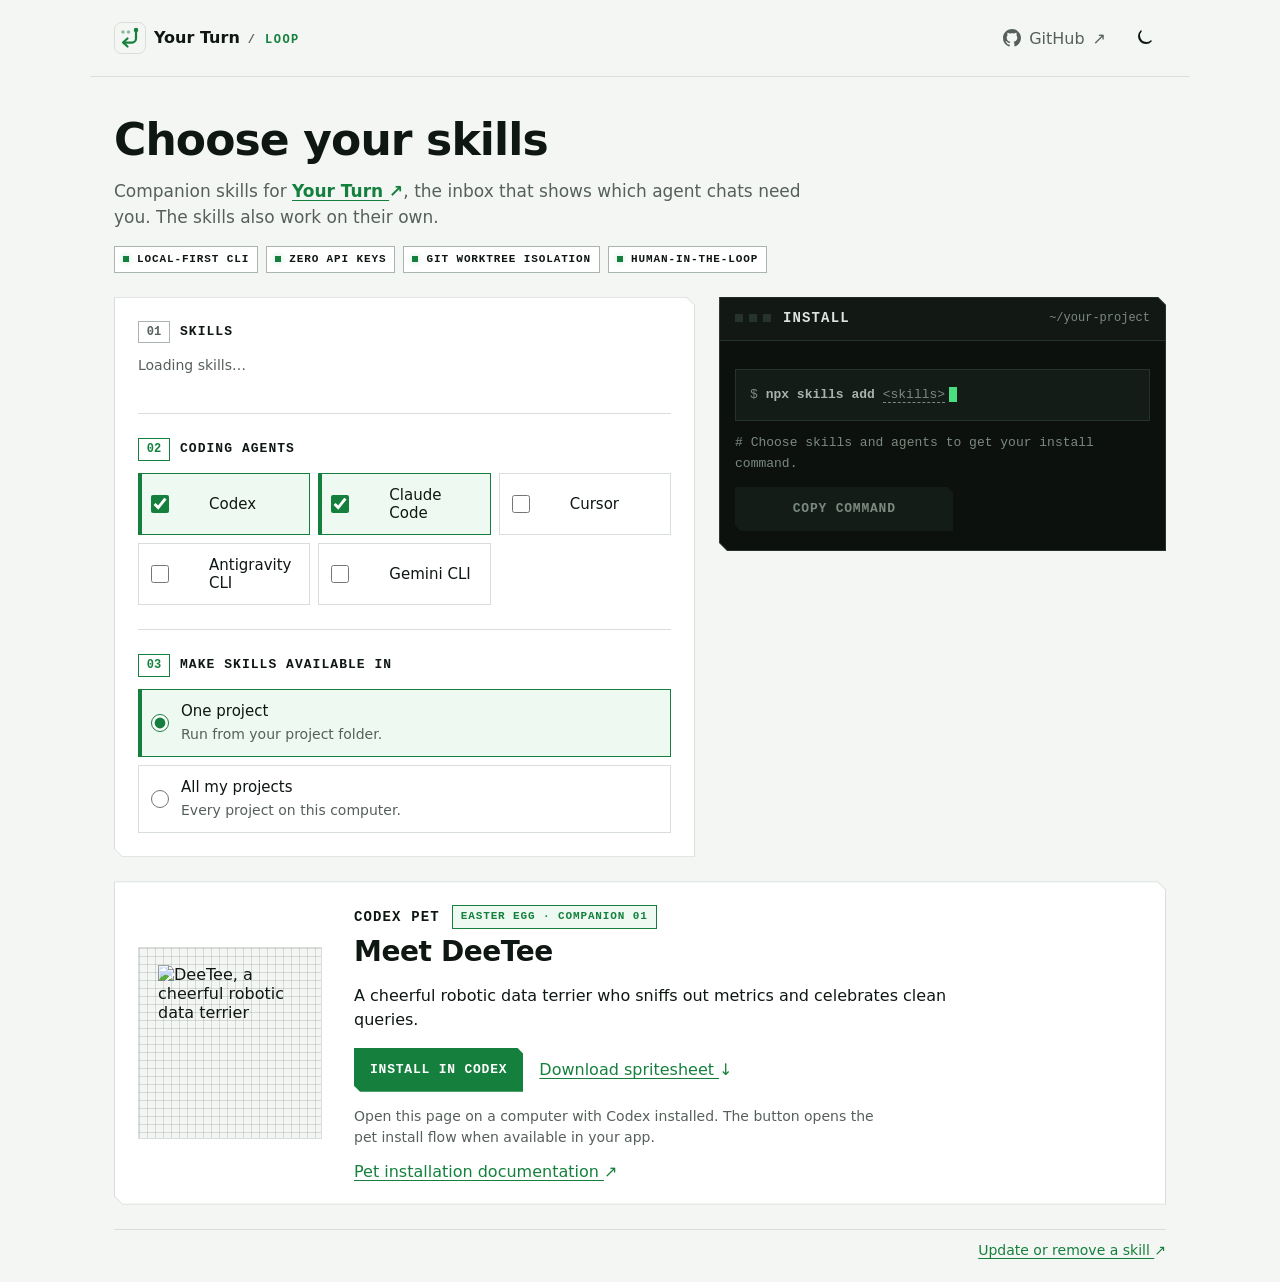
==== site/index.html @ f2039ee2 "fix(site): make Your turn the full-width return row of the bundle loop Five stages in a four-column " ====
<!doctype html>
<html lang="en">
<meta charset="utf-8">
<meta name="viewport" content="width=device-width,initial-scale=1">
<meta name="color-scheme" content="light dark">
<meta name="description" content="Install a handoff protocol for working across AI coding agents and meet DeeTee, a custom Codex pet.">
<title>Choose your skills · Your Turn Loop</title>
<script>try{document.documentElement.dataset.theme=localStorage.getItem('theme')||(matchMedia('(prefers-color-scheme: dark)').matches?'dark':'light')}catch{document.documentElement.dataset.theme='light'}</script>
<link rel="icon" href="icon.svg" type="image/svg+xml">
<link rel="stylesheet" href="style.css?v=loop-row-1">
<script type="module" src="theme.mjs?v=1"></script>
<script type="module" src="install.mjs?v=polish-1"></script>
<body>
<!-- GitHub mark from Primer Octicons; license in third-party/primer-octicons-MIT.txt. -->
<header>
  <a class="brand" href="https://martin-gomola.github.io/your-turn/" aria-label="Your Turn">
    <svg class="brand-icon" viewBox="0 0 64 64" aria-hidden="true"><rect class="brand-icon__tile" x="1" y="1" width="62" height="62" rx="14"/><g class="brand-icon__queue"><circle cx="18" cy="20" r="3.5"/><circle cx="29" cy="20" r="3.5"/></g><path class="brand-icon__route" d="M44 16v17c0 4.418-3.582 8-8 8H20"/><path class="brand-icon__route" d="m27 33-9 8 9 8"/><circle class="brand-icon__active" cx="44" cy="16" r="4.5"/></svg>
    <span class="brand-name"><span>Your Turn</span><span class="brand-suffix"><span aria-hidden="true">/ </span>Loop</span></span>
  </a>
  <a class="repo" href="https://github.com/martin-gomola/your-turn-loop" aria-label="Your Turn Loop on GitHub"><svg class="github-mark" viewBox="0 0 16 16" aria-hidden="true"><path d="M6.766 11.328c-2.063-.25-3.516-1.734-3.516-3.656 0-.781.281-1.625.75-2.188-.203-.515-.172-1.609.063-2.062.625-.078 1.468.25 1.968.703.594-.187 1.219-.281 1.985-.281.765 0 1.39.094 1.953.265.484-.437 1.344-.765 1.969-.687.218.422.25 1.515.046 2.047.5.593.766 1.39.766 2.203 0 1.922-1.453 3.375-3.547 3.64.531.344.89 1.094.89 1.954v1.625c0 .468.391.734.86.547C13.781 14.359 16 11.53 16 8.03 16 3.61 12.406 0 7.984 0 3.563 0 0 3.61 0 8.031a7.88 7.88 0 0 0 5.172 7.422c.422.156.828-.125.828-.547v-1.25c-.219.094-.5.156-.75.156-1.031 0-1.64-.562-2.078-1.609-.172-.422-.36-.672-.719-.719-.187-.015-.25-.093-.25-.187 0-.188.313-.328.625-.328.453 0 .844.281 1.25.86.313.452.64.655 1.031.655s.641-.14 1-.5c.266-.265.47-.5.657-.656"/></svg><span>GitHub</span><span aria-hidden="true">↗</span></a>
  <button id="theme-toggle" class="theme-toggle" type="button" aria-label="Switch to dark theme" title="Switch to dark theme"><svg aria-hidden="true" viewBox="0 0 24 24"><path d="M20.5 15.5A8.5 8.5 0 0 1 8.5 3.5a8.5 8.5 0 1 0 12 12Z"/></svg></button>
</header>
<main>
  <h1>Choose your skills</h1>
  <p class="companion">Companion skills for <a href="https://martin-gomola.github.io/your-turn/">Your Turn <span aria-hidden="true">↗</span></a>, the inbox that shows which agent chats need you. The skills also work on their own.</p>
  <ul class="trust" aria-label="What the loop runs on">
    <li>Local-first CLI</li><li>Zero API keys</li><li>Git worktree isolation</li><li>Human-in-the-loop</li>
  </ul>
  <section id="flow" class="flow hud-panel" aria-labelledby="flow-title" hidden>
    <img class="flow-art flow-art-light" src="flow/agent-loop.webp?v=6" alt="Four panels: you hand your notes to Claude, the orchestrator; Claude plans and delegates; Codex builds in its own worktree while Gemini reviews it; the result lands in your Your Turn inbox, and you start the next brief from the card that needs you." width="1600" height="600">
    <img class="flow-art flow-art-dark" src="flow/agent-loop-dark.webp?v=3" alt="Four panels: you hand your notes to Claude, the orchestrator; Claude plans and delegates; Codex builds in its own worktree while Gemini reviews it; the result lands in your Your Turn inbox, and you start the next brief from the card that needs you." width="1600" height="600" loading="lazy">
    <div class="flow-heading">
      <div>
        <p class="flow-kicker">Bundle</p>
        <h2 id="flow-title"></h2>
        <p id="flow-description"></p>
      </div>
      <div class="flow-cta">
        <span id="flow-armed" class="armed-meter"></span>
        <button id="flow-select" type="button" aria-pressed="false">Select bundle</button>
      </div>
    </div>
    <div class="flow-pipeline">
      <ol id="flow-steps" class="flow-steps"></ol>
    </div>
    <p class="flow-loop"><span aria-hidden="true">↺</span> Results that need you show up in the <a href="https://martin-gomola.github.io/your-turn/">Your Turn inbox</a>. You carry one back: paste its Outcome and Next step into what-to-ask for the next brief. No skill moves it for you.</p>
    <a class="flow-spec" href="spec.html">Read the handoff protocol spec <span aria-hidden="true">→</span></a>
  </section>
  <div class="workspace">
    <section class="choices hud-panel" aria-label="Setup">
      <fieldset class="field-group agent-fieldset">
        <legend class="field-label"><span class="field-step" aria-hidden="true">01</span><span>Skills</span></legend>
        <div id="skills" class="skill-options"><p class="field-help">Loading skills…</p></div>
      </fieldset>
      <fieldset class="field-group agent-fieldset">
        <legend class="field-label"><span class="field-step" aria-hidden="true">02</span><span>Coding agents</span></legend>
        <div class="agent-options agent-list">
          <label><input type="checkbox" name="agent" value="codex" checked><img class="agent-logo" src="icons/codex.svg" width="24" height="24" alt=""> <span>Codex</span></label>
          <label><input type="checkbox" name="agent" value="claude" checked><img class="agent-logo" src="icons/claude.svg" width="24" height="24" alt=""> <span>Claude Code</span></label>
          <label><input type="checkbox" name="agent" value="cursor"><img class="agent-logo" src="icons/cursor.svg" width="24" height="24" alt=""> <span>Cursor</span></label>
          <label><input type="checkbox" name="agent" value="antigravity"><img class="agent-logo" src="icons/antigravity.svg" width="24" height="24" alt=""> <span>Antigravity CLI</span></label>
          <label><input type="checkbox" name="agent" value="gemini"><img class="agent-logo" src="icons/gemini.svg" width="24" height="24" alt=""> <span>Gemini CLI</span></label>
        </div>
      </fieldset>
      <fieldset class="field-group agent-fieldset">
        <legend class="field-label"><span class="field-step" aria-hidden="true">03</span><span>Make skills available in</span></legend>
        <div class="agent-options scope-options">
          <label><input type="radio" name="scope" value="project" checked><span>One project<small>Run from your project folder.</small></span></label>
          <label><input type="radio" name="scope" value="global"><span>All my projects<small>Every project on this computer.</small></span></label>
        </div>
      </fieldset>
      <a id="your-turn-link" class="related" href="https://github.com/martin-gomola/your-turn#quick-start" hidden>Set up the Your Turn inbox <span aria-hidden="true">↗</span></a>
    </section>
    <section id="install-panel" class="result terminal hud-panel" data-state="empty" aria-labelledby="result-title">
      <div class="term-bar">
        <span class="term-dots" aria-hidden="true"><i></i><i></i><i></i></span>
        <h2 id="result-title">Install</h2>
        <span id="term-path" class="term-path" aria-hidden="true">~/your-project</span>
      </div>
      <div class="term-body">
        <p id="summary" class="term-badges"></p>
        <pre id="preview" aria-hidden="true"><span class="tok-cmd">npx skills add</span> <span class="tok-ph">&lt;skills&gt;</span><span class="cursor"></span></pre>
        <p id="where" role="status">Choose skills and agents to get your install command.</p>
        <button id="preview-load" class="term-pill" type="button" hidden>Load the full loop</button>
        <div id="install-content" hidden>
          <pre id="commands" tabindex="0" aria-label="Install command"></pre>
        </div>
        <div class="term-actions">
          <button id="copy" type="button" disabled>Copy command</button>
          <p id="status" role="status" aria-live="polite"></p>
        </div>
        <div id="install-help" hidden>
          <p class="field-help">Requires <a href="https://nodejs.org/en/download">Node.js 22.20+</a> and Git. Review the installer prompts, then start a new agent chat.</p>
          <details class="example-block"><summary>Try your skills in chat</summary><div id="examples"></div></details>
        </div>
      </div>
    </section>
  </div>
  <section class="pet-section hud-panel" aria-labelledby="pet-title">
    <div class="pet-frame"><img class="pet-preview" src="pets/deetee/preview.gif?v1" alt="DeeTee, a cheerful robotic data terrier" width="192" height="208" loading="lazy"></div>
    <div>
      <div class="pet-head"><p class="panel-title">Codex pet</p><span class="pet-tag">Easter egg · Companion 01</span></div>
      <h2 id="pet-title">Meet DeeTee</h2>
      <p>A cheerful robotic data terrier who sniffs out metrics and celebrates clean queries.</p>
      <div class="pet-actions">
        <a class="button-install" href="codex://pets/install?name=DeeTee&amp;imageUrl=https%3A%2F%2Fmartin-gomola.github.io%2Fyour-turn-loop%2Fpets%2Fdeetee%2Fspritesheet.webp&amp;description=A%20cheerful%20robotic%20data%20terrier%20who%20sniffs%20out%20metrics%20and%20celebrates%20clean%20queries.&amp;spriteVersionNumber=2">Install in Codex</a>
        <a href="pets/deetee/spritesheet.webp" download="deetee-spritesheet.webp">Download spritesheet <span aria-hidden="true">↓</span></a>
      </div>
      <p class="pet-help">Open this page on a computer with Codex installed. The button opens the pet install flow when available in your app.</p>
      <a href="https://learn.chatgpt.com/docs/app/commands#pets">Pet installation documentation <span aria-hidden="true">↗</span></a>
    </div>
  </section>
  <footer class="app-footer"><a href="https://github.com/martin-gomola/your-turn-loop/blob/main/docs/install.md">Update or remove a skill <span aria-hidden="true">↗</span></a></footer>
</main>
</body></html>
---- site/style.css ----
/* Header, HUD bezel and label voice follow martin-gomola/your-turn site/style.css. The telemetry
   palette, pipeline and terminal install panel are this site's own. */
:root {
  color-scheme: light;
  font-family: -apple-system, BlinkMacSystemFont, "Segoe UI", system-ui, sans-serif;
  color: var(--ink);
  background: var(--page);
  --page: #f4f6f4;
  --surface: #ffffff;
  --fill: #eceff0;
  --ink: #0f1712;
  --muted: #56605a;
  --line: #d8ded9;
  --line-strong: #aab5ad;
  --control-line: #818b98;
  --accent: #15803d;
  --accent-tint: rgba(22, 163, 74, .07);
  --glow: rgba(22, 163, 74, .3);
  --action-fill: #15803d;
  --action-hover: #166534;
  --on-action: #ffffff;
  --grid-dot: rgba(15, 23, 18, .13);
  /* The install panel is a terminal in both themes. */
  --term-bg: #0c110e;
  --term-bar: #121915;
  --term-surface: #141c17;
  --term-line: #26332c;
  --term-ink: #dbe5de;
  --term-muted: #7b8a81;
  --term-green: #4ade80;
  --term-cyan: #67e8f9;
  --term-amber: #fcd34d;
  --term-violet: #c4b5fd;
  --mono: ui-monospace, "SF Mono", Menlo, Consolas, monospace;
  --ease: cubic-bezier(.2, .7, .2, 1);
  /* The Deck's HUD frame: top-right and bottom-left corners chamfered. A clip-path also cuts a CSS
     border, so the 1px line is an even-odd ring drawn on ::before. */
  --hud-shape: polygon(0 0, calc(100% - 8px) 0, 100% 8px, 100% 100%, 8px 100%, 0 calc(100% - 8px));
  --hud-ring: polygon(evenodd,
    0 0, calc(100% - 8px) 0, 100% 8px, 100% 100%, 8px 100%, 0 calc(100% - 8px), 0 0,
    1px 1px, calc(100% - 8.41px) 1px, calc(100% - 1px) 8.41px, calc(100% - 1px) calc(100% - 1px),
    8.41px calc(100% - 1px), 1px calc(100% - 8.41px), 1px 1px);
  --hud-cut: polygon(0 0, calc(100% - 6px) 0, 100% 6px, 100% 100%, 6px 100%, 0 calc(100% - 6px));
}
:root[data-theme="dark"] {
  color-scheme: dark;
  --page: #0a0d0c; --surface: #111614; --fill: #172019;
  --ink: #e3eae5; --muted: #919d96; --line: #222b27; --line-strong: #3b4a43; --control-line: #858585;
  --accent: #22c55e; --accent-tint: rgba(34, 197, 94, .08); --glow: rgba(34, 197, 94, .5);
  --action-fill: #22c55e; --action-hover: #4ade80; --on-action: #03140a;
  --grid-dot: rgba(170, 220, 195, .1);
  --term-bg: #070a09; --term-bar: #0d1310; --term-surface: #0f1512; --term-line: #20302a;
}

* { box-sizing: border-box; }
body { margin: 0; background: var(--page); }
header, main { max-width: 1100px; margin: auto; padding-inline: 24px; }
header { display: flex; align-items: center; gap: 16px; padding-block: 16px; border-bottom: 1px solid var(--line); }
header a { display: inline-flex; align-items: center; gap: 8px; color: var(--ink); font-weight: 700; text-decoration: none; }
header .repo { margin-left: auto; font-weight: 400; color: var(--muted); }
header .repo:hover { color: var(--ink); }
.github-mark { width: 18px; height: 18px; flex: none; fill: currentColor; }
.brand-icon { width: 32px; height: 32px; flex: none; }
.brand-icon__tile { fill: var(--page); stroke: var(--line); stroke-width: 2; }
.brand-icon__queue { fill: var(--accent); opacity: .48; }
.brand-icon__route { fill: none; stroke: var(--accent); stroke-width: 4.5; stroke-linecap: round; stroke-linejoin: round; }
.brand-icon__active { fill: var(--accent); }
:root[data-theme="dark"] .brand-icon__queue { fill: var(--ink); opacity: .55; }
:root[data-theme="dark"] .brand-icon__route { stroke: var(--ink); }
/* The Deck's brand line (.deck-brand in your-turn app.css): name and mode share a baseline, a muted slash between. */
.brand-name { display: inline-flex; align-items: baseline; gap: 8px; white-space: nowrap; }
.brand-suffix { color: var(--accent); font: 600 12px/1.4 var(--mono); letter-spacing: .12em; text-transform: uppercase; }
.brand .brand-suffix > span { display: inline; color: var(--muted); }
a { color: var(--accent); text-underline-offset: 3px; text-decoration-thickness: 1px; }
/* Inline links nudge their arrow in the direction it points. */
a span[aria-hidden] { display: inline-block; transition: transform .18s var(--ease); }
a:hover span[aria-hidden] { transform: translateX(3px); }
code { font: .92em var(--mono); }
main { padding-block: 40px 24px; }
h1 { margin: 0 0 16px; font-size: clamp(30px, 4.4vw, 44px); line-height: 1.05; letter-spacing: -.02em; }
.companion { max-width: 64ch; margin: 0 0 16px; color: var(--muted); font-size: 17px; line-height: 1.5; }
.companion a { font-weight: 600; }
.trust { display: flex; flex-wrap: wrap; gap: 8px; margin: 0 0 24px; padding: 0; list-style: none; }
.trust li { display: inline-flex; align-items: center; gap: 8px; padding: 4px 8px; border: 1px solid var(--line-strong); background: var(--surface); color: var(--ink); font: 600 11px/1.5 var(--mono); letter-spacing: .08em; text-transform: uppercase; }
.trust li::before { content: ""; width: 6px; height: 6px; background: var(--accent); box-shadow: 0 0 6px var(--glow); }
.workspace { display: grid; grid-template-columns: minmax(0, 1fr); align-items: start; gap: 24px; }

/* Panels wear the Deck bezel instead of rounded boxes. */
.hud-panel { --hud-frame: var(--line); position: relative; min-width: 0; margin: 0; padding: 24px; border: 0; background: var(--surface); clip-path: var(--hud-shape); }
.hud-panel::before { content: ""; position: absolute; inset: 0; z-index: 2; background: var(--hud-frame); pointer-events: none; clip-path: var(--hud-ring); transition: background-color .25s; }
.result { display: flex; flex-direction: column; }
.result[data-state="ready"] { --hud-frame: var(--accent); }
.result-heading { display: flex; flex-wrap: wrap; align-items: center; justify-content: space-between; gap: 12px; }
.result-title { display: flex; align-items: center; gap: 10px; min-width: 0; }
.result-icon { display: grid; place-items: center; flex: none; width: 24px; height: 24px; color: var(--accent); }
.result-icon svg { width: 18px; height: 18px; }
/* Headings in the Deck's label voice: monospace caps. */
.result-title h2, .panel-title, .term-bar h2 { margin: 0; color: var(--ink); font: 700 14px/1.4 var(--mono); letter-spacing: .08em; text-transform: uppercase; }
.result-summary, .flow-kicker, .spec-badge, .detail-label { margin: 0; color: var(--accent); font: 600 12px/1.3 var(--mono); letter-spacing: .06em; text-transform: uppercase; }
.detail-label { display: block; color: var(--muted); }
#status { margin: 0; color: var(--accent); font-size: 14px; line-height: 1.5; }

/* Install terminal: dark in both themes, so the command reads as something you run. */
.terminal { --hud-frame: var(--term-line); padding: 0; background: var(--term-bg); color: var(--term-ink); }
.terminal[data-state="ready"] { --hud-frame: var(--term-green); }
.term-bar { display: flex; align-items: center; gap: 12px; padding: 12px 16px; border-bottom: 1px solid var(--term-line); background: var(--term-bar); }
.term-bar h2 { color: var(--term-ink); }
.term-dots { display: flex; gap: 6px; }
.term-dots i { width: 8px; height: 8px; background: var(--term-line); transition: background-color .25s; }
.terminal[data-state="ready"] .term-dots i:first-child { background: var(--term-green); box-shadow: 0 0 8px rgba(74, 222, 128, .6); }
.term-path { margin-left: auto; color: var(--term-muted); font: 12px/1 var(--mono); }
.term-body { display: grid; gap: 12px; padding: 16px 16px 20px; }
.term-badges { display: flex; flex-wrap: wrap; gap: 6px; margin: 0; }
.term-badges span { padding: 2px 8px; border: 1px solid var(--term-line); color: var(--term-muted); font: 600 11px/1.6 var(--mono); font-variant-numeric: tabular-nums; letter-spacing: .06em; text-transform: uppercase; transition: color .2s, border-color .2s, background-color .2s; }
.term-badges span[data-on] { border-color: rgba(74, 222, 128, .45); background: rgba(74, 222, 128, .07); color: var(--term-green); }
.terminal pre { max-width: 100%; margin: 0; padding: 14px; overflow-wrap: anywhere; border: 1px solid var(--term-line); background: var(--term-surface); color: var(--term-ink); font: 13px/1.7 var(--mono); white-space: pre-wrap; }
#commands::before, #preview::before { content: "$ "; color: var(--term-muted); }
#preview { color: var(--term-muted); }
#preview span:not(.tok-ph, .cursor) { opacity: .75; }
.tok-env, .tok-cont { color: var(--term-muted); }
.tok-cmd { color: var(--term-ink); font-weight: 700; }
.tok-repo { color: var(--term-violet); }
.tok-flag { color: var(--term-amber); }
.tok-skill { color: var(--term-green); }
.tok-agent { color: var(--term-cyan); }
.tok-ph { color: var(--term-muted); border-bottom: 1px dashed currentColor; }
.cursor { display: inline-block; width: .6em; height: 1.15em; margin-left: 4px; vertical-align: text-bottom; background: var(--term-green); animation: blink 1.1s steps(1) infinite; }
@keyframes blink { 50% { opacity: 0; } }
#where { margin: 0; color: var(--term-muted); font: 13px/1.6 var(--mono); }
#where::before { content: "# "; }
.term-actions { display: flex; flex-wrap: wrap; align-items: center; gap: 12px; }
.terminal #status { color: var(--term-green); font: 13px/1.5 var(--mono); }
/* min-width fits "✓ Copied to clipboard", so the label swap never resizes the button. */
.terminal #copy { min-width: 28ch; background: var(--term-green); color: #03140a; }
.terminal #copy:hover:enabled { background: #86efac; }
.terminal #copy[data-copied] { background: #86efac; animation: copied .6s var(--ease); }
@keyframes copied { from { background: #ecfdf5; } }
#commands::after { content: ""; display: inline-block; width: .6em; height: 1.15em; margin-left: 4px; vertical-align: text-bottom; background: var(--term-green); animation: blink 1.1s steps(1) infinite; }
/* Dark mode: lift the terminal off the near-black page with a faint emerald frame. */
:root[data-theme="dark"] .terminal:not([data-state="ready"]) { --hud-frame: rgba(74, 222, 128, .28); }
:root[data-theme="dark"] .terminal { --term-bg: #0b100d; }
.terminal #copy:disabled { background: var(--term-surface); color: var(--term-muted); }
button.term-pill { justify-self: start; min-height: 32px; padding: 4px 12px; background: rgba(74, 222, 128, .1); color: var(--term-green); box-shadow: inset 0 0 0 1px rgba(74, 222, 128, .45); font-size: 12px; }
button.term-pill::before { content: "▸ "; }
button.term-pill:hover:enabled { background: rgba(74, 222, 128, .2); }
.terminal .field-help { margin: 0; color: var(--term-muted); }
.terminal a { color: var(--term-green); }
.terminal :focus-visible { outline-color: var(--term-green); }
.terminal .example-block { margin-top: 12px; border-top-color: var(--term-line); }
.terminal .example-block summary { color: var(--term-ink); }
#examples pre { margin-top: 12px; }

/* Setup choices */
fieldset { min-width: 0; margin: 0; padding: 0; border: 0; }
.field-group + .field-group { margin-top: 24px; border-top: 1px solid var(--line); padding-top: 24px; }
.field-label { display: grid; grid-template-columns: 32px minmax(0, 1fr); align-items: center; gap: 10px; float: left; width: 100%; margin: 0 0 12px; padding: 0; color: var(--ink); font: 700 13px/1.4 var(--mono); letter-spacing: .08em; text-transform: uppercase; }
.field-label code { text-transform: none; letter-spacing: 0; }
.field-step { display: inline-grid; place-items: center; min-width: 28px; padding: 2px 4px; border: 1px solid var(--line-strong); color: var(--muted); font: 600 12px/1.4 var(--mono); font-variant-numeric: tabular-nums; letter-spacing: 0; transition: color .2s, border-color .2s; }
.field-group:has(:checked) .field-label .field-step { border-color: var(--accent); color: var(--accent); }
.field-help { clear: both; margin: 0 0 12px; color: var(--muted); font-size: 14px; line-height: 1.55; }
.skill-options, .agent-options { clear: both; display: grid; gap: 8px; }
.skill-options label, .agent-options label { display: flex; align-items: flex-start; gap: 12px; min-height: 48px; padding: 12px; border: 1px solid var(--line); border-radius: 0; background: var(--surface); cursor: pointer; font-size: 15px; transition: border-color .15s, background-color .15s, box-shadow .15s; }
.agent-options label { align-items: center; }
.skill-options label:hover, .agent-options label:hover { border-color: var(--line-strong); background: var(--fill); }
.skill-options label:has(:checked), .agent-options label:has(:checked) { border-color: var(--accent); background: var(--accent-tint); box-shadow: inset 3px 0 0 var(--accent); }
.skill-options label:focus-within, .agent-options label:focus-within { outline: 2px solid var(--accent); outline-offset: 2px; }
.skill-options input, .agent-options input { flex: none; width: 18px; height: 18px; margin: 1px 0 0; accent-color: var(--accent); cursor: inherit; }
.agent-options input { margin: 0; }
.skill-options strong { display: block; font: 600 14px/1.4 var(--mono); overflow-wrap: anywhere; }
.skill-options small, .scope-options small { display: block; margin-top: 4px; color: var(--muted); font-size: 14px; line-height: 1.45; }
.agent-logo { display: block; flex: none; width: 16px; height: 16px; object-fit: contain; }
:root[data-theme="dark"] .agent-logo { filter: invert(1); }
.related { display: block; margin: 24px 0 0; padding-top: 16px; border-top: 1px solid var(--line); font-size: 14px; line-height: 1.5; }
.example-block { margin-top: 20px; padding-top: 16px; border-top: 1px solid var(--line); }
.example-steps { margin: 16px 0 14px; padding-left: 22px; font-size: 15px; line-height: 1.5; }
.example-steps li + li { margin-top: 6px; }
.example-steps code { font-weight: 600; overflow-wrap: anywhere; }
.example-block summary { cursor: pointer; color: var(--ink); font: 700 13px/1.4 var(--mono); letter-spacing: .08em; text-transform: uppercase; }

/* Primary actions are solid blocks with the HUD chamfer (no border, so nothing for the clip to cut). */
button { min-height: 44px; padding: 8px 16px; border: 0; border-radius: 0; background: var(--action-fill); color: var(--on-action); font: 700 13px/1.2 var(--mono); letter-spacing: .06em; text-transform: uppercase; cursor: pointer; clip-path: var(--hud-cut); transition: background-color .15s, color .15s, box-shadow .15s, transform .1s; }
button:hover:enabled { background: var(--action-hover); }
button:active:enabled { transform: translateY(1px); }
button:disabled { background: var(--fill); color: var(--muted); cursor: not-allowed; }
.button-secondary { background: var(--fill); color: var(--accent); }
button.button-secondary:hover:enabled { background: var(--line); }
#flow-select[aria-pressed="true"] { background: var(--accent-tint); color: var(--accent); box-shadow: inset 0 0 0 1px var(--accent); }
#flow-select[aria-pressed="true"]::before { content: "✓ "; }
button.theme-toggle { display: grid; place-items: center; width: 44px; height: 44px; padding: 0; border: 0; background: transparent; color: var(--ink); clip-path: none; }
button.theme-toggle:hover:enabled { background: var(--fill); }
.theme-toggle svg { width: 20px; height: 20px; fill: none; stroke: currentColor; stroke-width: 1.7; stroke-linecap: round; stroke-linejoin: round; }
button:focus-visible, pre:focus-visible, a:focus-visible, summary:focus-visible { outline: 2px solid var(--accent); outline-offset: 2px; }
pre { max-width: 100%; margin: 12px 0 0; padding: 14px; overflow-wrap: anywhere; border: 1px solid var(--line); border-radius: 0; background: var(--fill); color: var(--ink); font: 13px/1.7 var(--mono); white-space: pre-wrap; }
.app-footer { display: flex; flex-wrap: wrap; justify-content: flex-end; gap: 20px; margin-top: 24px; padding-top: 12px; border-top: 1px solid var(--line); font-size: 14px; }
[hidden] { display: none !important; }

/* Cross-agent loop: the pipeline is a circuit the skill checkboxes arm. */
.flow { margin-bottom: 24px; }
.flow-art { display: block; width: calc(100% + 48px); height: auto; margin: -24px -24px 24px; border-bottom: 1px solid var(--line); }
.flow-art-dark, :root[data-theme="dark"] .flow-art-light { display: none; }
:root[data-theme="dark"] .flow-art-dark { display: block; }
.flow-heading { display: flex; flex-wrap: wrap; align-items: flex-end; justify-content: space-between; gap: 16px 24px; }
.flow h2 { margin: 8px 0; font-size: 26px; line-height: 1.15; letter-spacing: -.015em; }
#flow-description { max-width: 60ch; margin: 0; color: var(--muted); font-size: 15px; line-height: 1.5; }
.flow-cta { display: flex; flex-wrap: wrap; align-items: center; gap: 16px; }
.armed-meter { display: grid; gap: 6px; min-width: 112px; color: var(--muted); font: 600 11px/1.3 var(--mono); font-variant-numeric: tabular-nums; letter-spacing: .08em; text-transform: uppercase; }
.armed-meter::after { content: ""; height: 4px; background: linear-gradient(var(--accent), var(--accent)) 0 0 / calc(var(--p, 0) * 100%) 100% no-repeat, var(--line); transition: background-size .3s var(--ease); }
.flow[data-loop="closed"] .armed-meter { color: var(--accent); }
.flow-pipeline { margin-top: 24px; padding: 16px; border: 1px solid var(--line); background: radial-gradient(var(--grid-dot) 1px, transparent 1.5px) 0 0 / 16px 16px, var(--page); }
.flow-steps { display: grid; gap: 12px; margin: 0; padding: 0; list-style: none; }
.flow-steps li { position: relative; display: grid; align-content: start; gap: 4px; padding: 12px; border: 1px solid var(--line-strong); background: var(--surface); transition: border-color .25s, box-shadow .25s; }
.flow-steps li[data-state="armed"] { border-color: var(--accent); box-shadow: 0 0 18px -8px var(--glow); }
.step-head { display: flex; align-items: center; justify-content: space-between; gap: 8px; margin-bottom: 4px; }
.flow-steps li[data-state="armed"] .field-step { border-color: var(--accent); color: var(--accent); }
.step-state { display: inline-flex; align-items: center; gap: 6px; color: var(--muted); font: 600 11px/1.3 var(--mono); letter-spacing: .08em; text-transform: uppercase; }
.step-state::before { content: ""; width: 6px; height: 6px; background: var(--line-strong); transition: background-color .2s, box-shadow .2s; }
li[data-state="partial"] .step-state { color: var(--ink); }
li[data-state="partial"] .step-state::before { background: var(--accent); opacity: .5; }
li[data-state="armed"] .step-state { color: var(--accent); }
li[data-state="armed"] .step-state::before { background: var(--accent); box-shadow: 0 0 8px var(--glow); }
.flow-steps strong { font: 700 13px/1.4 var(--mono); letter-spacing: .08em; text-transform: uppercase; }
.flow-steps small { color: var(--muted); font-size: 14px; line-height: 1.5; }
.flow-chips { display: flex; flex-wrap: wrap; gap: 6px; margin-top: 8px; }
button.flow-chip { display: inline-flex; align-items: center; gap: 6px; min-height: 28px; padding: 2px 8px; background: var(--surface); color: var(--ink); box-shadow: inset 0 0 0 1px var(--line-strong); font: 13px/1.5 var(--mono); letter-spacing: 0; text-transform: none; clip-path: none; }
button.flow-chip::before { content: ""; width: 6px; height: 6px; background: var(--line-strong); transition: background-color .2s, box-shadow .2s; }
button.flow-chip:hover:enabled { background: var(--fill); box-shadow: inset 0 0 0 1px var(--accent); }
button.flow-chip[aria-pressed="true"] { background: var(--accent-tint); box-shadow: inset 0 0 0 1px var(--accent), 0 0 10px -3px var(--glow); }
button.flow-chip[aria-pressed="true"]::before { background: var(--accent); box-shadow: 0 0 6px var(--glow); }
.flow-loop { margin: 16px 0 0; color: var(--muted); font-size: 14px; line-height: 1.5; }
.flow-loop span { color: var(--accent); font-weight: 700; }
.flow-spec { display: inline-block; margin-top: 8px; font-size: 14px; }

/* Handoff protocol spec */
.spec { color: var(--ink); line-height: 1.6; }
.spec-section { margin-top: 24px; scroll-margin-top: 16px; }
.spec-section > .field-label { float: none; margin-bottom: 14px; }
.spec-section p, .spec-section li { max-width: 72ch; font-size: 15px; }
.spec-section > p:first-of-type { margin-top: 0; }
.spec-intro .spec-lead { margin: 10px 0 0; font-size: 17px; line-height: 1.55; }
.spec-example pre { margin-top: 16px; }
.spec-toc { margin-top: 16px; padding-top: 14px; border-top: 1px solid var(--line); color: var(--muted); font-size: 14px; }
.spec-note { color: var(--muted); font-size: 14px; }
.spec code { overflow-wrap: anywhere; }
.spec-fields { display: grid; gap: 12px; }
.spec-fields article { padding: 14px; border: 1px solid var(--line); }
.spec-fields h3 { display: flex; flex-wrap: wrap; align-items: baseline; gap: 8px; margin: 0 0 4px; font-size: 15px; }
.spec-fields p { margin: 6px 0 0; color: var(--muted); font-size: 14px; line-height: 1.5; }
.spec .detail-label { margin: 20px 0 0; }
.spec .detail-label + pre { margin-top: 8px; }
.spec-table { width: 100%; border-collapse: collapse; font-size: 15px; }
.spec-table th, .spec-table td { padding: 10px 12px 10px 0; border-bottom: 1px solid var(--line); text-align: left; vertical-align: top; }
.spec-table th { color: var(--muted); font: 700 12px/1.4 var(--mono); letter-spacing: .06em; text-transform: uppercase; }
.spec-table td:first-child { width: 7.5em; white-space: nowrap; }
.spec-table td:first-child code { overflow-wrap: normal; }
.spec-list { margin: 0; padding-left: 20px; }
.spec-list li + li { margin-top: 8px; }
.spec-footer { justify-content: space-between; }
.spec-adopt .result-heading { margin-bottom: 10px; }
.spec-adopt .result-heading .field-label { float: none; width: auto; margin: 0; }
#copy-status:empty { margin: 0; }

/* DeeTee: a collectible companion on a pixel grid. */
.pet-section { display: flex; align-items: center; gap: 32px; margin-top: 24px; }
.pet-frame { display: grid; place-items: center; flex: none; width: 184px; height: 192px; border: 1px solid var(--line); background: linear-gradient(var(--grid-dot) 1px, transparent 1px) 0 0 / 8px 8px, linear-gradient(90deg, var(--grid-dot) 1px, transparent 1px) 0 0 / 8px 8px, var(--page); }
.pet-preview { width: 144px; height: 156px; object-fit: contain; image-rendering: pixelated; }
.pet-head { display: flex; flex-wrap: wrap; align-items: center; gap: 12px; }
.pet-tag { padding: 2px 8px; border: 1px solid var(--accent); background: var(--accent-tint); color: var(--accent); font: 600 11px/1.6 var(--mono); letter-spacing: .08em; text-transform: uppercase; }
.pet-section .panel-title { padding: 0; }
.pet-section h2 { margin: 8px 0; font-size: 28px; line-height: 1.1; letter-spacing: -.015em; }
.pet-section p { max-width: 60ch; line-height: 1.5; }
.pet-actions { display: flex; flex-wrap: wrap; align-items: center; gap: 16px; }
.button-install { display: inline-flex; align-items: center; min-height: 44px; padding: 10px 16px; background: var(--action-fill); color: var(--on-action); font: 700 13px/1.2 var(--mono); letter-spacing: .06em; text-transform: uppercase; text-decoration: none; clip-path: var(--hud-cut); transition: background-color .15s; }
.button-install:hover { background: var(--action-hover); }
.pet-section .pet-help { color: var(--muted); font-size: 14px; }

@media (min-width: 768px) {
  .skill-options { grid-template-columns: repeat(2, minmax(0, 1fr)); }
  .flow-steps { grid-template-columns: repeat(2, minmax(0, 1fr)); }
  /* The human stage closes the loop, so it takes a whole row instead of orphaning in one column. */
  .flow-steps li:last-child { grid-column: 1 / -1; }
  .spec-fields { grid-template-columns: repeat(2, minmax(0, 1fr)); }
}
@media (max-width: 767px) {
  header, main { padding-inline: 16px; }
  main { padding-block: 24px 20px; }
  .hud-panel { padding: 16px; }
  .terminal { padding: 0; }
  .flow-art { width: calc(100% + 32px); margin: -16px -16px 16px; }
  .flow-pipeline { padding: 12px; }
  .pet-section { flex-direction: column; align-items: flex-start; gap: 16px; }
  header .repo span:not([aria-hidden]) { display: none; }
  .terminal #copy { flex: 1 1 100%; }
  /* Stacked stages read top to bottom, so the wire turns into a down arrow in the gap. */
  .flow-steps { gap: 24px; }
  .flow-steps li + li::before { content: "↓"; position: absolute; top: -21px; left: 50%; transform: translateX(-50%); color: var(--line-strong); font: 700 14px/18px var(--mono); }
  .flow-steps li[data-state="armed"] + li[data-state="armed"]::before { color: var(--accent); }
}
@media (min-width: 900px) {
  .workspace { grid-template-columns: minmax(0, 1.3fr) minmax(340px, 1fr); }
  /* The command and its Copy stay in view while the taller setup column scrolls. */
  .result { position: sticky; top: 24px; align-self: start; }
}
@media (min-width: 1024px) {
  .agent-list { grid-template-columns: repeat(3, minmax(0, 1fr)); }
  .flow-steps { grid-template-columns: repeat(4, minmax(0, 1fr)); row-gap: 24px; }
  /* Wires between stages; a stage's incoming wire lights up once it is armed. */
  .flow-steps li + li:not(:last-child)::before { content: ""; position: absolute; top: 50%; left: -13px; width: 12px; height: 1px; background: var(--line-strong); }
  .flow-steps li + li:not(:last-child)::after { content: ""; position: absolute; top: 50%; left: -6px; transform: translateY(-50%); border-block: 4px solid transparent; border-left: 5px solid var(--line-strong); }
  .flow-steps li[data-state="armed"] + li[data-state="armed"]:not(:last-child)::before { background: var(--accent); }
  .flow-steps li[data-state="armed"] + li[data-state="armed"]:not(:last-child)::after { border-left-color: var(--accent); }
  /* Results drop from Result into Your turn; the next brief climbs back into Plan. Arrows sit on column centres. */
  .flow-steps li:last-child::before, .flow-steps li:last-child::after { position: absolute; top: -21px; transform: translateX(-50%); color: var(--line-strong); font: 700 14px/18px var(--mono); transition: color .25s; }
  .flow-steps li:last-child::before { content: "↓"; left: calc((100% - 36px) * 7 / 8 + 36px); }
  .flow-steps li:last-child::after { content: "↑"; left: calc((100% - 36px) / 8); }
  .flow[data-loop="closed"] .flow-steps li:last-child::before, .flow[data-loop="closed"] .flow-steps li:last-child::after { color: var(--accent); }
}
@media (prefers-reduced-motion: reduce) {
  .pet-frame { display: none; }
  .cursor, #commands::after, .terminal #copy[data-copied] { animation: none; }
  *, *::before, *::after { transition: none !important; }
}
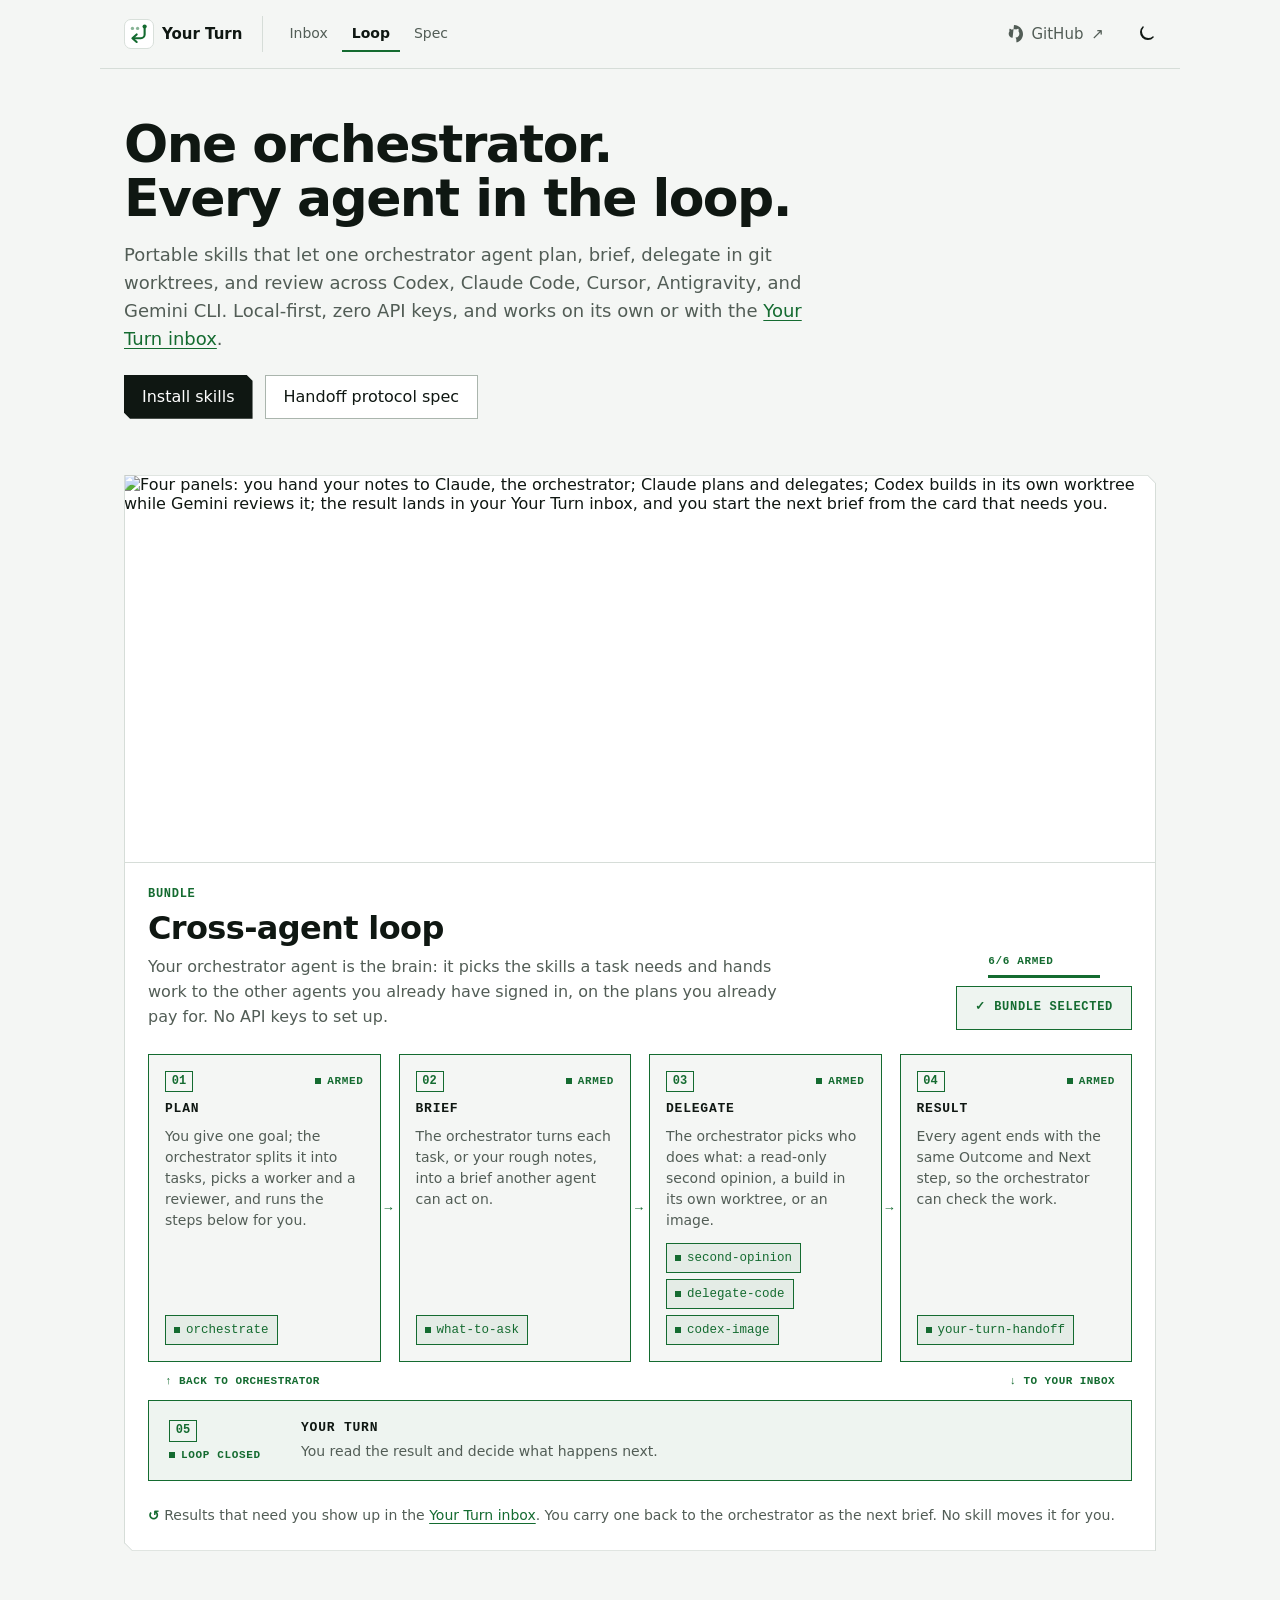
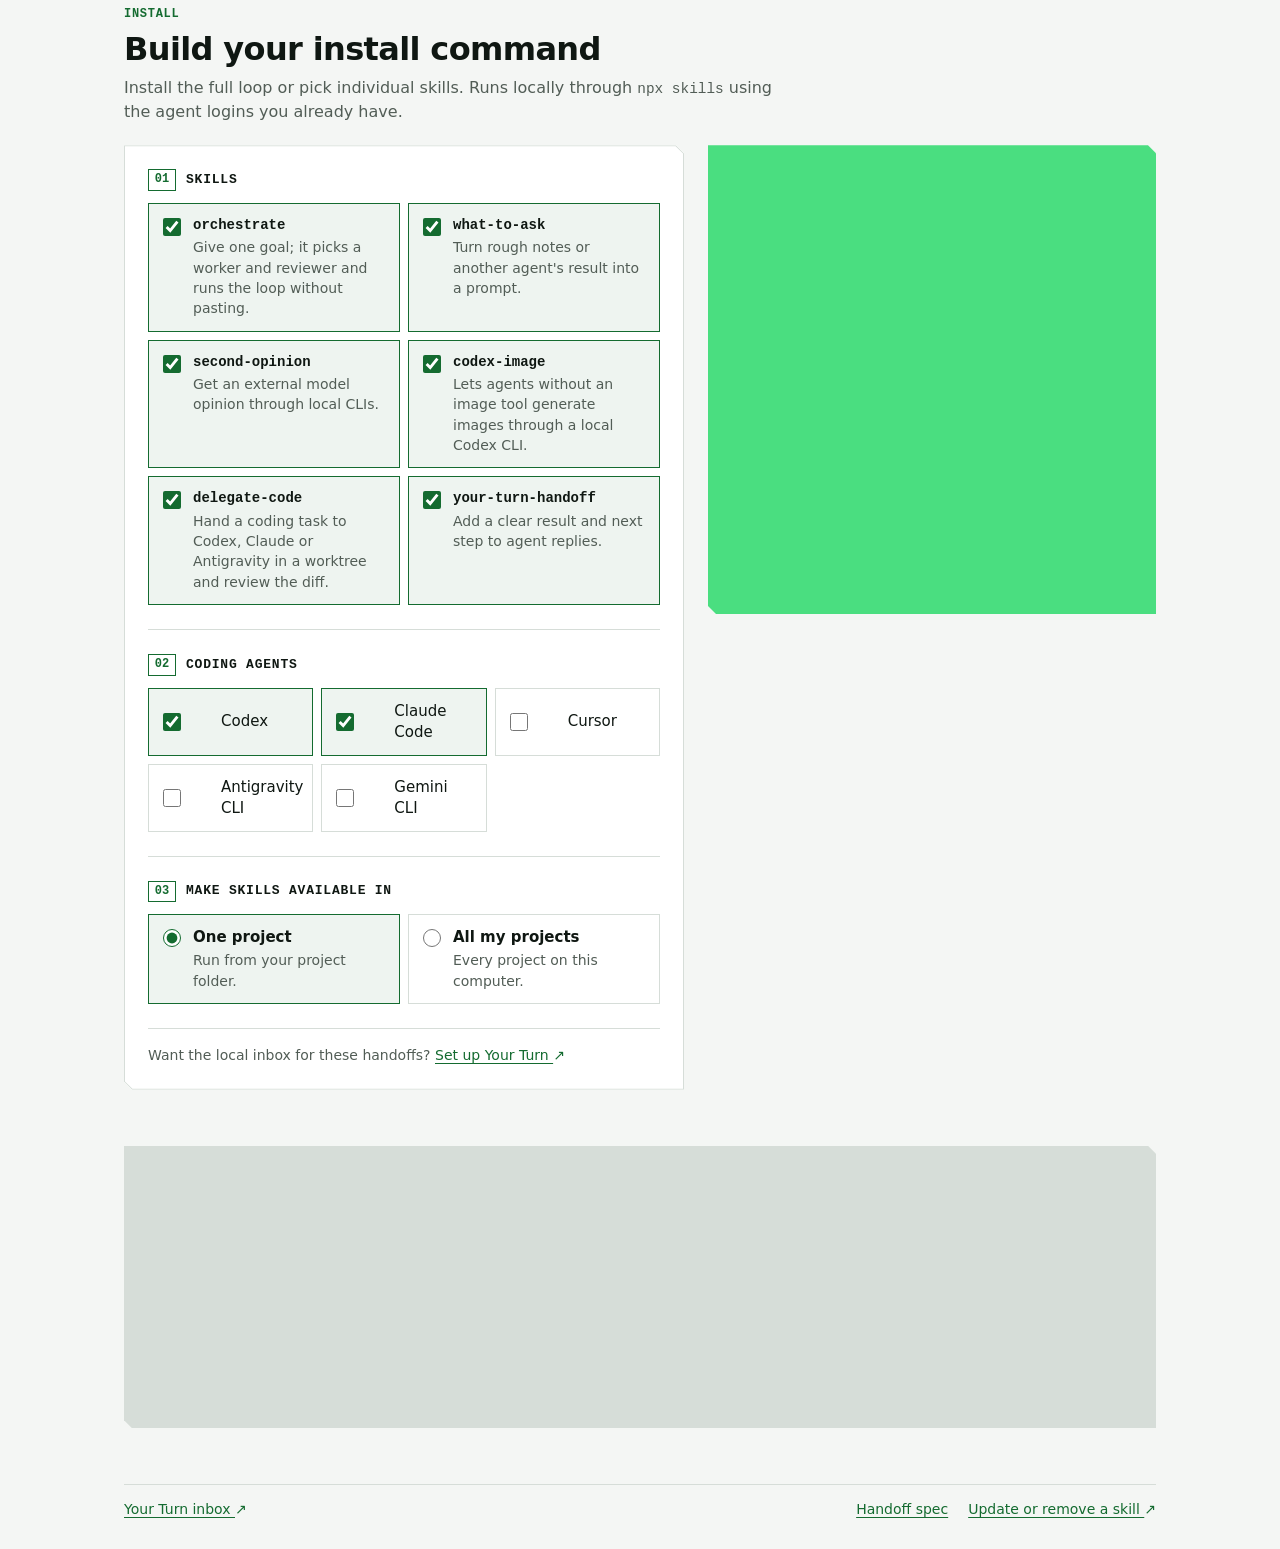
==== commit 4820e1c3: "feat(site): align product page and spec with unified sharp HUD layout" ====
--- a/site/index.html
+++ b/site/index.html
@@ -3,32 +3,41 @@
 <meta charset="utf-8">
 <meta name="viewport" content="width=device-width,initial-scale=1">
 <meta name="color-scheme" content="light dark">
-<meta name="description" content="Install a handoff protocol for working across AI coding agents and meet DeeTee, a custom Codex pet.">
-<title>Choose your skills · Your Turn Loop</title>
+<meta name="description" content="Portable cross-agent skills that let one orchestrator agent plan, brief, delegate, and review across Codex, Claude Code, Cursor, Antigravity, and Gemini CLI.">
+<title>Your Turn Loop · Cross-agent skills for your coding agents</title>
 <script>try{document.documentElement.dataset.theme=localStorage.getItem('theme')||(matchMedia('(prefers-color-scheme: dark)').matches?'dark':'light')}catch{document.documentElement.dataset.theme='light'}</script>
 <link rel="icon" href="icon.svg" type="image/svg+xml">
-<link rel="stylesheet" href="style.css?v=loop-row-1">
+<link rel="stylesheet" href="style.css?v=2">
 <script type="module" src="theme.mjs?v=1"></script>
-<script type="module" src="install.mjs?v=polish-1"></script>
+<script type="module" src="install.mjs?v=2"></script>
 <body>
 <!-- GitHub mark from Primer Octicons; license in third-party/primer-octicons-MIT.txt. -->
 <header>
   <a class="brand" href="https://martin-gomola.github.io/your-turn/" aria-label="Your Turn">
     <svg class="brand-icon" viewBox="0 0 64 64" aria-hidden="true"><rect class="brand-icon__tile" x="1" y="1" width="62" height="62" rx="14"/><g class="brand-icon__queue"><circle cx="18" cy="20" r="3.5"/><circle cx="29" cy="20" r="3.5"/></g><path class="brand-icon__route" d="M44 16v17c0 4.418-3.582 8-8 8H20"/><path class="brand-icon__route" d="m27 33-9 8 9 8"/><circle class="brand-icon__active" cx="44" cy="16" r="4.5"/></svg>
-    <span class="brand-name"><span>Your Turn</span><span class="brand-suffix"><span aria-hidden="true">/ </span>Loop</span></span>
+    <span>Your Turn</span>
   </a>
-  <a class="repo" href="https://github.com/martin-gomola/your-turn-loop" aria-label="Your Turn Loop on GitHub"><svg class="github-mark" viewBox="0 0 16 16" aria-hidden="true"><path d="M6.766 11.328c-2.063-.25-3.516-1.734-3.516-3.656 0-.781.281-1.625.75-2.188-.203-.515-.172-1.609.063-2.062.625-.078 1.468.25 1.968.703.594-.187 1.219-.281 1.985-.281.765 0 1.39.094 1.953.265.484-.437 1.344-.765 1.969-.687.218.422.25 1.515.046 2.047.5.593.766 1.39.766 2.203 0 1.922-1.453 3.375-3.547 3.64.531.344.89 1.094.89 1.954v1.625c0 .468.391.734.86.547C13.781 14.359 16 11.53 16 8.03 16 3.61 12.406 0 7.984 0 3.563 0 0 3.61 0 8.031a7.88 7.88 0 0 0 5.172 7.422c.422.156.828-.125.828-.547v-1.25c-.219.094-.5.156-.75.156-1.031 0-1.64-.562-2.078-1.609-.172-.422-.36-.672-.719-.719-.187-.015-.25-.093-.25-.187 0-.188.313-.328.625-.328.453 0 .844.281 1.25.86.313.452.64.655 1.031.655s.641-.14 1-.5c.266-.265.47-.5.657-.656"/></svg><span>GitHub</span><span aria-hidden="true">↗</span></a>
+  <nav class="site-nav" aria-label="Product parts">
+    <a href="https://martin-gomola.github.io/your-turn/">Inbox</a>
+    <a href="./" aria-current="page">Loop</a>
+    <a href="spec.html">Spec</a>
+  </nav>
+  <a class="repo" href="https://github.com/martin-gomola/your-turn-loop" aria-label="Your Turn Loop on GitHub"><svg class="github-mark" viewBox="0 0 16 16" aria-hidden="true"><path d="M6.766 11.328c-2.063-.25-3.516-1.734-3.516-3.656 0-.781.281-1.625.75-2.188-.203-.515-.172-1.609.063-2.062.625-.078 1.468.25 1.968.703.594-.187 1.219-.281 1.985-.281.765 0 1.39.094 1.953.265.484-.437 1.344-.765 1.969-.687.218.422.25 1.515.046 2.047.5.593.766 1.39.766 2.203 0 1.922-1.453 3.375-3.547 3.64.531.344.89 1.094.89 1.954v1.625c0 .468.391.734.86.547C13.781 14.359 16 11.53 16 8.03 16 3.61 12.406 0 7.984 0 3.563 0 3.61 0 8.031a7.88 7.88 0 0 0 5.172 7.422c.422.156.828-.125.828-.547v-1.25c-.219.094-.5.156-.75.156-1.031 0-1.64-.562-2.078-1.609-.172-.422-.36-.672-.719-.719-.187-.015-.25-.093-.25-.187 0-.188.313-.328.625-.328.453 0 .844.281 1.25.86.313.452.64.655 1.031.655s.641-.14 1-.5c.266-.265.47-.5.657-.656"/></svg><span>GitHub</span><span aria-hidden="true">↗</span></a>
   <button id="theme-toggle" class="theme-toggle" type="button" aria-label="Switch to dark theme" title="Switch to dark theme"><svg aria-hidden="true" viewBox="0 0 24 24"><path d="M20.5 15.5A8.5 8.5 0 0 1 8.5 3.5a8.5 8.5 0 1 0 12 12Z"/></svg></button>
 </header>
 <main>
-  <h1>Choose your skills</h1>
-  <p class="companion">Companion skills for <a href="https://martin-gomola.github.io/your-turn/">Your Turn <span aria-hidden="true">↗</span></a>, the inbox that shows which agent chats need you. The skills also work on their own.</p>
-  <ul class="trust" aria-label="What the loop runs on">
-    <li>Local-first CLI</li><li>Zero API keys</li><li>Git worktree isolation</li><li>Human-in-the-loop</li>
-  </ul>
+  <section class="hero">
+    <h1>One orchestrator.<br>Every agent in the loop.</h1>
+    <p class="lead">Portable skills that let one orchestrator agent plan, brief, delegate in git worktrees, and review across Codex, Claude Code, Cursor, Antigravity, and Gemini CLI. Local-first, zero API keys, and works on its own or with the <a href="https://martin-gomola.github.io/your-turn/">Your Turn inbox</a>.</p>
+    <div class="hero-actions">
+      <a class="button-primary" href="#install">Install skills</a>
+      <a class="button-secondary" href="spec.html">Handoff protocol spec</a>
+    </div>
+  </section>
+
   <section id="flow" class="flow hud-panel" aria-labelledby="flow-title" hidden>
     <img class="flow-art flow-art-light" src="flow/agent-loop.webp?v=6" alt="Four panels: you hand your notes to Claude, the orchestrator; Claude plans and delegates; Codex builds in its own worktree while Gemini reviews it; the result lands in your Your Turn inbox, and you start the next brief from the card that needs you." width="1600" height="600">
-    <img class="flow-art flow-art-dark" src="flow/agent-loop-dark.webp?v=3" alt="Four panels: you hand your notes to Claude, the orchestrator; Claude plans and delegates; Codex builds in its own worktree while Gemini reviews it; the result lands in your Your Turn inbox, and you start the next brief from the card that needs you." width="1600" height="600" loading="lazy">
+    <img class="flow-art flow-art-dark" src="flow/agent-loop-dark.webp?v=3" alt="Four panels: you hand your notes to Claude, the orchestrator; Claude plans and delegates; Codex builds in its own worktree while Gemini reviews it; the result lands in your Your Turn inbox, and you start the next brief from the card that needs you." width="1600" height="600">
     <div class="flow-heading">
       <div>
         <p class="flow-kicker">Bundle</p>
@@ -40,76 +49,92 @@
         <button id="flow-select" type="button" aria-pressed="false">Select bundle</button>
       </div>
     </div>
-    <div class="flow-pipeline">
-      <ol id="flow-steps" class="flow-steps"></ol>
+    <ol id="flow-steps" class="flow-steps"></ol>
+    <p class="flow-loop"><span aria-hidden="true">↺</span> Results that need you show up in the <a href="https://martin-gomola.github.io/your-turn/">Your Turn inbox</a>. You carry one back to the orchestrator as the next brief. No skill moves it for you.</p>
+  </section>
+
+  <section id="install" class="install-section" aria-labelledby="install-title">
+    <div class="section-head">
+      <p class="kicker">Install</p>
+      <h2 id="install-title">Build your install command</h2>
+      <p class="section-text">Install the full loop or pick individual skills. Runs locally through <code>npx skills</code> using the agent logins you already have.</p>
     </div>
-    <p class="flow-loop"><span aria-hidden="true">↺</span> Results that need you show up in the <a href="https://martin-gomola.github.io/your-turn/">Your Turn inbox</a>. You carry one back: paste its Outcome and Next step into what-to-ask for the next brief. No skill moves it for you.</p>
-    <a class="flow-spec" href="spec.html">Read the handoff protocol spec <span aria-hidden="true">→</span></a>
+
+    <div class="workspace">
+      <section class="choices hud-panel" aria-label="Setup">
+        <fieldset class="field-group agent-fieldset">
+          <legend class="field-label"><span class="field-step" aria-hidden="true">01</span><span>Skills</span></legend>
+          <div id="skills" class="skill-options"><p class="field-help">Loading skills…</p></div>
+        </fieldset>
+        <fieldset class="field-group agent-fieldset">
+          <legend class="field-label"><span class="field-step" aria-hidden="true">02</span><span>Coding agents</span></legend>
+          <div class="agent-options agent-list">
+            <label><input type="checkbox" name="agent" value="codex" checked><img class="agent-logo" src="icons/codex.svg" width="24" height="24" alt=""> <span>Codex</span></label>
+            <label><input type="checkbox" name="agent" value="claude" checked><img class="agent-logo" src="icons/claude.svg" width="24" height="24" alt=""> <span>Claude Code</span></label>
+            <label><input type="checkbox" name="agent" value="cursor"><img class="agent-logo" src="icons/cursor.svg" width="24" height="24" alt=""> <span>Cursor</span></label>
+            <label><input type="checkbox" name="agent" value="antigravity"><img class="agent-logo" src="icons/antigravity.svg" width="24" height="24" alt=""> <span>Antigravity CLI</span></label>
+            <label><input type="checkbox" name="agent" value="gemini"><img class="agent-logo" src="icons/gemini.svg" width="24" height="24" alt=""> <span>Gemini CLI</span></label>
+          </div>
+        </fieldset>
+        <fieldset class="field-group agent-fieldset">
+          <legend class="field-label"><span class="field-step" aria-hidden="true">03</span><span>Make skills available in</span></legend>
+          <div class="agent-options scope-options">
+            <label><input type="radio" name="scope" value="project" checked><span><strong>One project</strong><small>Run from your project folder.</small></span></label>
+            <label><input type="radio" name="scope" value="global"><span><strong>All my projects</strong><small>Every project on this computer.</small></span></label>
+          </div>
+        </fieldset>
+        <p id="your-turn-link" class="related" hidden>Want the local inbox for these handoffs? <a href="https://martin-gomola.github.io/your-turn/">Set up Your Turn <span aria-hidden="true">↗</span></a></p>
+      </section>
+
+      <section id="install-panel" class="result terminal hud-panel" data-state="empty" aria-labelledby="result-title">
+        <div class="term-bar">
+          <span class="term-dots" aria-hidden="true"><i></i><i></i><i></i></span>
+          <h3 id="result-title">Your command</h3>
+          <span id="term-path" class="term-path" aria-hidden="true">~/your-project</span>
+        </div>
+        <div class="term-body">
+          <pre id="preview" aria-hidden="true"><span class="tok-cmd">npx skills add</span> <span class="tok-ph">&lt;skills&gt;</span></pre>
+          <div id="install-content" hidden>
+            <pre id="commands" tabindex="0" aria-label="Install command"></pre>
+          </div>
+          <div class="term-actions">
+            <button id="copy" class="copy-button" type="button" disabled>Copy command</button>
+            <button id="preview-load" class="term-pill" type="button" hidden>Load the full loop</button>
+            <p id="status" role="status" aria-live="polite"></p>
+          </div>
+          <p id="where" class="help" role="status">Choose skills and agents to get your install command.</p>
+          <div id="install-help" hidden>
+            <p class="help">Requires <a href="https://nodejs.org/en/download">Node.js 22.20+</a> and Git. Review the installer prompts, then start a new agent chat.</p>
+            <details class="example-block"><summary>Try your skills in chat</summary><div id="examples"></div></details>
+          </div>
+        </div>
+      </section>
+    </div>
   </section>
-  <div class="workspace">
-    <section class="choices hud-panel" aria-label="Setup">
-      <fieldset class="field-group agent-fieldset">
-        <legend class="field-label"><span class="field-step" aria-hidden="true">01</span><span>Skills</span></legend>
-        <div id="skills" class="skill-options"><p class="field-help">Loading skills…</p></div>
-      </fieldset>
-      <fieldset class="field-group agent-fieldset">
-        <legend class="field-label"><span class="field-step" aria-hidden="true">02</span><span>Coding agents</span></legend>
-        <div class="agent-options agent-list">
-          <label><input type="checkbox" name="agent" value="codex" checked><img class="agent-logo" src="icons/codex.svg" width="24" height="24" alt=""> <span>Codex</span></label>
-          <label><input type="checkbox" name="agent" value="claude" checked><img class="agent-logo" src="icons/claude.svg" width="24" height="24" alt=""> <span>Claude Code</span></label>
-          <label><input type="checkbox" name="agent" value="cursor"><img class="agent-logo" src="icons/cursor.svg" width="24" height="24" alt=""> <span>Cursor</span></label>
-          <label><input type="checkbox" name="agent" value="antigravity"><img class="agent-logo" src="icons/antigravity.svg" width="24" height="24" alt=""> <span>Antigravity CLI</span></label>
-          <label><input type="checkbox" name="agent" value="gemini"><img class="agent-logo" src="icons/gemini.svg" width="24" height="24" alt=""> <span>Gemini CLI</span></label>
-        </div>
-      </fieldset>
-      <fieldset class="field-group agent-fieldset">
-        <legend class="field-label"><span class="field-step" aria-hidden="true">03</span><span>Make skills available in</span></legend>
-        <div class="agent-options scope-options">
-          <label><input type="radio" name="scope" value="project" checked><span>One project<small>Run from your project folder.</small></span></label>
-          <label><input type="radio" name="scope" value="global"><span>All my projects<small>Every project on this computer.</small></span></label>
-        </div>
-      </fieldset>
-      <a id="your-turn-link" class="related" href="https://github.com/martin-gomola/your-turn#quick-start" hidden>Set up the Your Turn inbox <span aria-hidden="true">↗</span></a>
-    </section>
-    <section id="install-panel" class="result terminal hud-panel" data-state="empty" aria-labelledby="result-title">
-      <div class="term-bar">
-        <span class="term-dots" aria-hidden="true"><i></i><i></i><i></i></span>
-        <h2 id="result-title">Install</h2>
-        <span id="term-path" class="term-path" aria-hidden="true">~/your-project</span>
-      </div>
-      <div class="term-body">
-        <p id="summary" class="term-badges"></p>
-        <pre id="preview" aria-hidden="true"><span class="tok-cmd">npx skills add</span> <span class="tok-ph">&lt;skills&gt;</span><span class="cursor"></span></pre>
-        <p id="where" role="status">Choose skills and agents to get your install command.</p>
-        <button id="preview-load" class="term-pill" type="button" hidden>Load the full loop</button>
-        <div id="install-content" hidden>
-          <pre id="commands" tabindex="0" aria-label="Install command"></pre>
-        </div>
-        <div class="term-actions">
-          <button id="copy" type="button" disabled>Copy command</button>
-          <p id="status" role="status" aria-live="polite"></p>
-        </div>
-        <div id="install-help" hidden>
-          <p class="field-help">Requires <a href="https://nodejs.org/en/download">Node.js 22.20+</a> and Git. Review the installer prompts, then start a new agent chat.</p>
-          <details class="example-block"><summary>Try your skills in chat</summary><div id="examples"></div></details>
-        </div>
-      </div>
-    </section>
-  </div>
+
   <section class="pet-section hud-panel" aria-labelledby="pet-title">
-    <div class="pet-frame"><img class="pet-preview" src="pets/deetee/preview.gif?v1" alt="DeeTee, a cheerful robotic data terrier" width="192" height="208" loading="lazy"></div>
-    <div>
-      <div class="pet-head"><p class="panel-title">Codex pet</p><span class="pet-tag">Easter egg · Companion 01</span></div>
+    <div class="pet-frame">
+      <picture>
+        <source srcset="pets/deetee/preview-still.png" media="(prefers-reduced-motion: reduce)">
+        <img class="pet-preview" src="pets/deetee/preview.gif?v1" alt="DeeTee, a cheerful robotic data terrier" width="192" height="208" loading="lazy">
+      </picture>
+    </div>
+    <div class="pet-body">
+      <div class="pet-head"><p class="kicker">Codex pet</p><span class="pet-tag">Easter egg · Companion 01</span></div>
       <h2 id="pet-title">Meet DeeTee</h2>
       <p>A cheerful robotic data terrier who sniffs out metrics and celebrates clean queries.</p>
       <div class="pet-actions">
-        <a class="button-install" href="codex://pets/install?name=DeeTee&amp;imageUrl=https%3A%2F%2Fmartin-gomola.github.io%2Fyour-turn-loop%2Fpets%2Fdeetee%2Fspritesheet.webp&amp;description=A%20cheerful%20robotic%20data%20terrier%20who%20sniffs%20out%20metrics%20and%20celebrates%20clean%20queries.&amp;spriteVersionNumber=2">Install in Codex</a>
+        <a class="button-secondary" href="codex://pets/install?name=DeeTee&amp;imageUrl=https%3A%2F%2Fmartin-gomola.github.io%2Fyour-turn-loop%2Fpets%2Fdeetee%2Fspritesheet.webp&amp;description=A%20cheerful%20robotic%20data%20terrier%20who%20sniffs%20out%20metrics%20and%20celebrates%20clean%20queries.&amp;spriteVersionNumber=2">Install in Codex</a>
         <a href="pets/deetee/spritesheet.webp" download="deetee-spritesheet.webp">Download spritesheet <span aria-hidden="true">↓</span></a>
       </div>
-      <p class="pet-help">Open this page on a computer with Codex installed. The button opens the pet install flow when available in your app.</p>
-      <a href="https://learn.chatgpt.com/docs/app/commands#pets">Pet installation documentation <span aria-hidden="true">↗</span></a>
+      <p class="pet-help">Open this page on a computer with Codex installed. <a href="https://learn.chatgpt.com/docs/app/commands#pets">Pet installation documentation <span aria-hidden="true">↗</span></a></p>
     </div>
   </section>
-  <footer class="app-footer"><a href="https://github.com/martin-gomola/your-turn-loop/blob/main/docs/install.md">Update or remove a skill <span aria-hidden="true">↗</span></a></footer>
+
+  <footer class="app-footer">
+    <a class="footer-home" href="https://martin-gomola.github.io/your-turn/">Your Turn inbox <span aria-hidden="true">↗</span></a>
+    <a href="spec.html">Handoff spec</a>
+    <a href="https://github.com/martin-gomola/your-turn-loop/blob/main/docs/install.md">Update or remove a skill <span aria-hidden="true">↗</span></a>
+  </footer>
 </main>
 </body></html>
--- a/site/style.css
+++ b/site/style.css
@@ -1,5 +1,6 @@
-/* Header, HUD bezel and label voice follow martin-gomola/your-turn site/style.css. The telemetry
-   palette, pipeline and terminal install panel are this site's own. */
+/* Shared product system with martin-gomola/your-turn site/style.css.
+   Flat surfaces, chamfered HUD bezel on major panels, sharp 0px inner geometry,
+   and clean 1px accent borders without rounded SaaS bubbles, drop shadows, or colored side stripes. */
 :root {
   color-scheme: light;
   font-family: -apple-system, BlinkMacSystemFont, "Segoe UI", system-ui, sans-serif;
@@ -7,34 +8,36 @@
   background: var(--page);
   --page: #f4f6f4;
   --surface: #ffffff;
-  --fill: #eceff0;
+  --surface-subtle: #eceff0;
+  --fill: #e7ece9;
   --ink: #0f1712;
-  --muted: #56605a;
-  --line: #d8ded9;
-  --line-strong: #aab5ad;
-  --control-line: #818b98;
-  --accent: #15803d;
-  --accent-tint: rgba(22, 163, 74, .07);
-  --glow: rgba(22, 163, 74, .3);
-  --action-fill: #15803d;
-  --action-hover: #166534;
+  --muted: #525d56;
+  --line: #d6ddd8;
+  --control-line: #aab5ad;
+  --accent: #146b30;
+  --accent-tint: rgba(20, 107, 48, .07);
+  --action-fill: #0f1712;
+  --action-hover: #243029;
   --on-action: #ffffff;
-  --grid-dot: rgba(15, 23, 18, .13);
-  /* The install panel is a terminal in both themes. */
+  --grid-dot: rgba(15, 23, 18, .1);
+
+  /* The install panel stays dark in both themes so the command reads as something you run. */
   --term-bg: #0c110e;
   --term-bar: #121915;
   --term-surface: #141c17;
-  --term-line: #26332c;
-  --term-ink: #dbe5de;
-  --term-muted: #7b8a81;
+  --term-line: #2c3b33;
+  --term-ink: #e2ebe5;
+  --term-muted: #8ea095;
   --term-green: #4ade80;
+  --term-green-hover: #86efac;
   --term-cyan: #67e8f9;
   --term-amber: #fcd34d;
   --term-violet: #c4b5fd;
+
   --mono: ui-monospace, "SF Mono", Menlo, Consolas, monospace;
   --ease: cubic-bezier(.2, .7, .2, 1);
-  /* The Deck's HUD frame: top-right and bottom-left corners chamfered. A clip-path also cuts a CSS
-     border, so the 1px line is an even-odd ring drawn on ::before. */
+
+  /* Deck's signature HUD bezel: 8px top-right and bottom-left chamfers. */
   --hud-shape: polygon(0 0, calc(100% - 8px) 0, 100% 8px, 100% 100%, 8px 100%, 0 calc(100% - 8px));
   --hud-ring: polygon(evenodd,
     0 0, calc(100% - 8px) 0, 100% 8px, 100% 100%, 8px 100%, 0 calc(100% - 8px), 0 0,
@@ -42,81 +45,663 @@
     8.41px calc(100% - 1px), 1px calc(100% - 8.41px), 1px 1px);
   --hud-cut: polygon(0 0, calc(100% - 6px) 0, 100% 6px, 100% 100%, 6px 100%, 0 calc(100% - 6px));
 }
+
 :root[data-theme="dark"] {
   color-scheme: dark;
-  --page: #0a0d0c; --surface: #111614; --fill: #172019;
-  --ink: #e3eae5; --muted: #919d96; --line: #222b27; --line-strong: #3b4a43; --control-line: #858585;
-  --accent: #22c55e; --accent-tint: rgba(34, 197, 94, .08); --glow: rgba(34, 197, 94, .5);
-  --action-fill: #22c55e; --action-hover: #4ade80; --on-action: #03140a;
-  --grid-dot: rgba(170, 220, 195, .1);
-  --term-bg: #070a09; --term-bar: #0d1310; --term-surface: #0f1512; --term-line: #20302a;
+  --page: #0a0d0c;
+  --surface: #111614;
+  --surface-subtle: #151c18;
+  --fill: #19221d;
+  --ink: #e6ede8;
+  --muted: #98a69e;
+  --line: #24302b;
+  --control-line: #3e4e46;
+  --accent: #22c55e;
+  --accent-tint: rgba(34, 197, 94, .09);
+  --action-fill: #e6ede8;
+  --action-hover: #ffffff;
+  --on-action: #08120c;
+  --grid-dot: rgba(170, 220, 195, .09);
+  --term-bg: #0d1310;
+  --term-bar: #121a16;
+  --term-surface: #151f1a;
+  --term-line: #2d3e35;
 }
 
 * { box-sizing: border-box; }
-body { margin: 0; background: var(--page); }
-header, main { max-width: 1100px; margin: auto; padding-inline: 24px; }
-header { display: flex; align-items: center; gap: 16px; padding-block: 16px; border-bottom: 1px solid var(--line); }
-header a { display: inline-flex; align-items: center; gap: 8px; color: var(--ink); font-weight: 700; text-decoration: none; }
-header .repo { margin-left: auto; font-weight: 400; color: var(--muted); }
+html { scroll-behavior: smooth; }
+body {
+  margin: 0;
+  background: var(--page);
+  color: var(--ink);
+  -webkit-font-smoothing: antialiased;
+}
+
+header, main {
+  max-width: 1080px;
+  margin-inline: auto;
+  padding-inline: 24px;
+}
+
+/* Header with shared Inbox / Loop / Spec product switcher */
+header {
+  display: flex;
+  align-items: center;
+  gap: 20px;
+  padding-block: 12px;
+  border-bottom: 1px solid var(--line);
+}
+header .brand,
+header .repo {
+  display: inline-flex;
+  align-items: center;
+  gap: 8px;
+  color: var(--ink);
+  font-weight: 600;
+  font-size: 15px;
+  white-space: nowrap;
+  text-decoration: none;
+}
+.site-nav {
+  display: inline-flex;
+  align-items: center;
+  gap: 4px;
+  padding-left: 16px;
+  border-left: 1px solid var(--line);
+}
+.site-nav a {
+  display: inline-flex;
+  align-items: center;
+  min-height: 36px;
+  padding: 6px 10px;
+  border-bottom: 2px solid transparent;
+  color: var(--muted);
+  font-size: 14px;
+  font-weight: 500;
+  text-decoration: none;
+  transition: color .15s var(--ease), border-color .15s var(--ease);
+}
+.site-nav a:hover { color: var(--ink); }
+.site-nav a[aria-current="page"] {
+  border-bottom-color: var(--accent);
+  color: var(--ink);
+  font-weight: 600;
+}
+header .repo {
+  margin-left: auto;
+  font-weight: 500;
+  color: var(--muted);
+}
 header .repo:hover { color: var(--ink); }
 .github-mark { width: 18px; height: 18px; flex: none; fill: currentColor; }
-.brand-icon { width: 32px; height: 32px; flex: none; }
-.brand-icon__tile { fill: var(--page); stroke: var(--line); stroke-width: 2; }
-.brand-icon__queue { fill: var(--accent); opacity: .48; }
+.brand-icon { width: 30px; height: 30px; flex: none; }
+.brand-icon__tile { fill: var(--surface); stroke: var(--line); stroke-width: 2; }
+.brand-icon__queue { fill: var(--accent); opacity: .5; }
 .brand-icon__route { fill: none; stroke: var(--accent); stroke-width: 4.5; stroke-linecap: round; stroke-linejoin: round; }
 .brand-icon__active { fill: var(--accent); }
 :root[data-theme="dark"] .brand-icon__queue { fill: var(--ink); opacity: .55; }
 :root[data-theme="dark"] .brand-icon__route { stroke: var(--ink); }
-/* The Deck's brand line (.deck-brand in your-turn app.css): name and mode share a baseline, a muted slash between. */
-.brand-name { display: inline-flex; align-items: baseline; gap: 8px; white-space: nowrap; }
-.brand-suffix { color: var(--accent); font: 600 12px/1.4 var(--mono); letter-spacing: .12em; text-transform: uppercase; }
-.brand .brand-suffix > span { display: inline; color: var(--muted); }
-a { color: var(--accent); text-underline-offset: 3px; text-decoration-thickness: 1px; }
-/* Inline links nudge their arrow in the direction it points. */
-a span[aria-hidden] { display: inline-block; transition: transform .18s var(--ease); }
+
+/* Align the 20px icon glyph with the content edge rather than its 44px hit box. */
+button.theme-toggle {
+  display: grid;
+  place-items: center;
+  width: 44px;
+  height: 44px;
+  margin-inline-end: -12px;
+  padding: 0;
+  border: 0;
+  border-radius: 0;
+  background: transparent;
+  color: var(--ink);
+  clip-path: none;
+  cursor: pointer;
+  transition: background-color .15s var(--ease);
+}
+button.theme-toggle:hover:enabled { background: var(--fill); }
+.theme-toggle svg {
+  width: 20px;
+  height: 20px;
+  fill: none;
+  stroke: currentColor;
+  stroke-width: 1.7;
+  stroke-linecap: round;
+  stroke-linejoin: round;
+}
+
+a {
+  color: var(--accent);
+  text-underline-offset: 3px;
+  text-decoration-thickness: 1px;
+}
+a span[aria-hidden] {
+  display: inline-block;
+  transition: transform .18s var(--ease);
+}
 a:hover span[aria-hidden] { transform: translateX(3px); }
-code { font: .92em var(--mono); }
-main { padding-block: 40px 24px; }
-h1 { margin: 0 0 16px; font-size: clamp(30px, 4.4vw, 44px); line-height: 1.05; letter-spacing: -.02em; }
-.companion { max-width: 64ch; margin: 0 0 16px; color: var(--muted); font-size: 17px; line-height: 1.5; }
-.companion a { font-weight: 600; }
-.trust { display: flex; flex-wrap: wrap; gap: 8px; margin: 0 0 24px; padding: 0; list-style: none; }
-.trust li { display: inline-flex; align-items: center; gap: 8px; padding: 4px 8px; border: 1px solid var(--line-strong); background: var(--surface); color: var(--ink); font: 600 11px/1.5 var(--mono); letter-spacing: .08em; text-transform: uppercase; }
-.trust li::before { content: ""; width: 6px; height: 6px; background: var(--accent); box-shadow: 0 0 6px var(--glow); }
-.workspace { display: grid; grid-template-columns: minmax(0, 1fr); align-items: start; gap: 24px; }
-
-/* Panels wear the Deck bezel instead of rounded boxes. */
-.hud-panel { --hud-frame: var(--line); position: relative; min-width: 0; margin: 0; padding: 24px; border: 0; background: var(--surface); clip-path: var(--hud-shape); }
-.hud-panel::before { content: ""; position: absolute; inset: 0; z-index: 2; background: var(--hud-frame); pointer-events: none; clip-path: var(--hud-ring); transition: background-color .25s; }
-.result { display: flex; flex-direction: column; }
-.result[data-state="ready"] { --hud-frame: var(--accent); }
-.result-heading { display: flex; flex-wrap: wrap; align-items: center; justify-content: space-between; gap: 12px; }
-.result-title { display: flex; align-items: center; gap: 10px; min-width: 0; }
-.result-icon { display: grid; place-items: center; flex: none; width: 24px; height: 24px; color: var(--accent); }
-.result-icon svg { width: 18px; height: 18px; }
-/* Headings in the Deck's label voice: monospace caps. */
-.result-title h2, .panel-title, .term-bar h2 { margin: 0; color: var(--ink); font: 700 14px/1.4 var(--mono); letter-spacing: .08em; text-transform: uppercase; }
-.result-summary, .flow-kicker, .spec-badge, .detail-label { margin: 0; color: var(--accent); font: 600 12px/1.3 var(--mono); letter-spacing: .06em; text-transform: uppercase; }
+code { font: .9em var(--mono); }
+
+button:focus-visible,
+pre:focus-visible,
+a:focus-visible,
+summary:focus-visible {
+  outline: 2px solid var(--accent);
+  outline-offset: 2px;
+}
+
+main {
+  display: flex;
+  flex-direction: column;
+  gap: 56px;
+  padding-block: 48px 32px;
+}
+
+/* Deck HUD panel */
+.hud-panel {
+  --hud-frame: var(--line);
+  position: relative;
+  min-width: 0;
+  margin: 0;
+  padding: 24px;
+  border: 0;
+  border-radius: 0;
+  background: var(--surface);
+  clip-path: var(--hud-shape);
+}
+.hud-panel::before {
+  content: "";
+  position: absolute;
+  inset: 0;
+  z-index: 2;
+  background: var(--hud-frame);
+  pointer-events: none;
+  clip-path: var(--hud-ring);
+  transition: background-color .2s var(--ease);
+}
+
+/* Buttons */
+button,
+.button-primary,
+.button-secondary,
+.copy-button {
+  display: inline-flex;
+  align-items: center;
+  justify-content: center;
+  gap: 8px;
+  min-height: 44px;
+  padding: 10px 18px;
+  border-radius: 0;
+  font: 600 14px/1.2 inherit;
+  text-decoration: none;
+  cursor: pointer;
+  transition: background-color .15s var(--ease), border-color .15s var(--ease), color .15s var(--ease), transform .1s var(--ease);
+}
+button,
+.button-primary {
+  border: 0;
+  background: var(--action-fill);
+  color: var(--on-action);
+  clip-path: var(--hud-cut);
+}
+button:hover:enabled,
+.button-primary:hover { background: var(--action-hover); }
+button:active:enabled,
+.button-primary:active,
+.button-secondary:active { transform: translateY(1px); }
+button:disabled {
+  background: var(--fill);
+  color: var(--muted);
+  cursor: not-allowed;
+}
+.button-secondary {
+  border: 1px solid var(--control-line);
+  background: var(--surface);
+  color: var(--ink);
+  clip-path: none;
+}
+.button-secondary:hover {
+  border-color: var(--ink);
+  background: var(--fill);
+}
+#flow-select {
+  font: 700 12px/1.2 var(--mono);
+  letter-spacing: .06em;
+  text-transform: uppercase;
+}
+#flow-select[aria-pressed="true"] {
+  border: 1px solid var(--accent);
+  background: var(--accent-tint);
+  color: var(--accent);
+  clip-path: none;
+}
+#flow-select[aria-pressed="true"]:hover:enabled {
+  background: var(--fill);
+}
+#flow-select[aria-pressed="true"]::before { content: "✓ "; }
+
+/* Hero */
+.hero {
+  display: flex;
+  flex-direction: column;
+  gap: 16px;
+  max-width: 68ch;
+}
+.hero h1,
+.spec h1 {
+  margin: 0;
+  font-size: clamp(34px, 5vw, 52px);
+  font-weight: 700;
+  line-height: 1.04;
+  letter-spacing: -.03em;
+}
+.lead {
+  margin: 0;
+  color: var(--muted);
+  font-size: 18px;
+  line-height: 1.55;
+}
+.hero-actions {
+  display: flex;
+  flex-wrap: wrap;
+  align-items: center;
+  gap: 12px;
+  margin-top: 6px;
+}
+
+/* Shared section headings */
+.kicker,
+.flow-kicker,
+.spec-badge,
+.detail-label {
+  margin: 0;
+  color: var(--accent);
+  font: 600 12px/1.3 var(--mono);
+  letter-spacing: .06em;
+  text-transform: uppercase;
+}
 .detail-label { display: block; color: var(--muted); }
-#status { margin: 0; color: var(--accent); font-size: 14px; line-height: 1.5; }
-
-/* Install terminal: dark in both themes, so the command reads as something you run. */
-.terminal { --hud-frame: var(--term-line); padding: 0; background: var(--term-bg); color: var(--term-ink); }
+.section-head {
+  display: flex;
+  flex-direction: column;
+  gap: 8px;
+  margin-bottom: 20px;
+}
+.section-head h2,
+.flow h2,
+.pet-section h2 {
+  margin: 0;
+  font-size: clamp(24px, 3vw, 32px);
+  font-weight: 700;
+  line-height: 1.15;
+  letter-spacing: -.02em;
+}
+.section-text,
+#flow-description {
+  max-width: 64ch;
+  margin: 0;
+  color: var(--muted);
+  font-size: 16px;
+  line-height: 1.55;
+}
+
+/* Cross-agent loop (illustration + interactive 5-stage pipeline) */
+.flow {
+  display: flex;
+  flex-direction: column;
+  gap: 24px;
+}
+.flow-art {
+  display: block;
+  width: calc(100% + 48px);
+  height: auto;
+  margin: -24px -24px 0;
+  border-bottom: 1px solid var(--line);
+}
+.flow-art-dark,
+:root[data-theme="dark"] .flow-art-light { display: none; }
+:root[data-theme="dark"] .flow-art-dark { display: block; }
+.flow-heading {
+  display: flex;
+  flex-wrap: wrap;
+  align-items: flex-end;
+  justify-content: space-between;
+  gap: 16px 24px;
+}
+.flow-heading > div {
+  display: flex;
+  flex-direction: column;
+  gap: 8px;
+}
+.flow-cta {
+  display: flex;
+  flex-wrap: wrap;
+  align-items: center;
+  gap: 16px;
+}
+.armed-meter {
+  display: grid;
+  gap: 6px;
+  min-width: 112px;
+  color: var(--muted);
+  font: 600 11px/1.3 var(--mono);
+  font-variant-numeric: tabular-nums;
+  letter-spacing: .06em;
+  text-transform: uppercase;
+}
+.armed-meter::after {
+  content: "";
+  height: 3px;
+  background: linear-gradient(var(--accent), var(--accent)) 0 0 / calc(var(--p, 0) * 100%) 100% no-repeat, var(--line);
+  transition: background-size .3s var(--ease);
+}
+.flow[data-loop="closed"] .armed-meter { color: var(--accent); }
+
+.flow-steps {
+  display: grid;
+  grid-template-columns: minmax(0, 1fr);
+  gap: 22px;
+  margin: 0;
+  padding: 0;
+  list-style: none;
+}
+.flow-steps li {
+  position: relative;
+  display: flex;
+  flex-direction: column;
+  gap: 8px;
+  padding: 16px;
+  border: 1px solid var(--line);
+  background: var(--page);
+  transition: border-color .2s var(--ease), background-color .2s var(--ease);
+}
+.flow-steps li[data-state="armed"] {
+  border-color: var(--accent);
+}
+.flow-steps li:last-child[data-state="armed"] {
+  background: var(--accent-tint);
+}
+.step-head {
+  display: flex;
+  align-items: center;
+  justify-content: space-between;
+  gap: 8px;
+}
+.field-step {
+  display: inline-grid;
+  place-items: center;
+  min-width: 28px;
+  padding: 2px 5px;
+  border: 1px solid var(--control-line);
+  color: var(--muted);
+  font: 600 12px/1.3 var(--mono);
+  font-variant-numeric: tabular-nums;
+  letter-spacing: 0;
+}
+.flow-steps li[data-state="armed"] .field-step,
+.field-group:has(:checked) .field-label .field-step {
+  border-color: var(--accent);
+  color: var(--accent);
+}
+.step-state {
+  display: inline-flex;
+  align-items: center;
+  gap: 6px;
+  color: var(--muted);
+  font: 600 11px/1.3 var(--mono);
+  letter-spacing: .06em;
+  text-transform: uppercase;
+}
+.step-state::before {
+  content: "";
+  width: 6px;
+  height: 6px;
+  background: var(--control-line);
+}
+li[data-state="partial"] .step-state { color: var(--ink); }
+li[data-state="partial"] .step-state::before { background: var(--accent); opacity: .5; }
+li[data-state="armed"] .step-state { color: var(--accent); }
+li[data-state="armed"] .step-state::before { background: var(--accent); }
+.flow-steps strong {
+  font: 700 13px/1.4 var(--mono);
+  letter-spacing: .06em;
+  text-transform: uppercase;
+  color: var(--ink);
+}
+.flow-steps small {
+  color: var(--muted);
+  font-size: 14px;
+  line-height: 1.5;
+}
+.closing-copy {
+  display: flex;
+  flex-direction: column;
+  gap: 4px;
+}
+.flow-chips {
+  display: flex;
+  flex-wrap: wrap;
+  gap: 6px;
+  margin-top: auto;
+  padding-top: 4px;
+}
+button.flow-chip {
+  display: inline-flex;
+  align-items: center;
+  gap: 6px;
+  min-height: 30px;
+  padding: 3px 8px;
+  border: 1px solid var(--control-line);
+  background: var(--surface);
+  color: var(--ink);
+  font: 500 12.5px/1.4 var(--mono);
+  letter-spacing: 0;
+  text-transform: none;
+  clip-path: none;
+}
+button.flow-chip::before {
+  content: "";
+  width: 6px;
+  height: 6px;
+  background: var(--control-line);
+}
+button.flow-chip:hover:enabled {
+  border-color: var(--accent);
+  background: var(--fill);
+}
+button.flow-chip[aria-pressed="true"] {
+  border-color: var(--accent);
+  background: var(--accent-tint);
+  color: var(--accent);
+}
+button.flow-chip[aria-pressed="true"]::before {
+  background: var(--accent);
+}
+.flow-loop {
+  margin: 0;
+  color: var(--muted);
+  font-size: 14px;
+  line-height: 1.55;
+}
+.flow-loop span { color: var(--accent); font-weight: 700; }
+
+/* Install section */
+.install-section { scroll-margin-top: 24px; }
+.workspace {
+  display: grid;
+  grid-template-columns: minmax(0, 1fr);
+  align-items: start;
+  gap: 24px;
+}
+
+fieldset { min-width: 0; margin: 0; padding: 0; border: 0; }
+.field-group + .field-group {
+  margin-top: 24px;
+  padding-top: 24px;
+  border-top: 1px solid var(--line);
+}
+.field-label {
+  display: flex;
+  align-items: center;
+  gap: 10px;
+  float: left;
+  width: 100%;
+  margin: 0 0 12px;
+  padding: 0;
+  color: var(--ink);
+  font: 700 13px/1.4 var(--mono);
+  letter-spacing: .06em;
+  text-transform: uppercase;
+}
+.field-label code { text-transform: none; letter-spacing: 0; }
+.field-help {
+  clear: both;
+  margin: 0 0 12px;
+  color: var(--muted);
+  font-size: 14px;
+  line-height: 1.55;
+}
+.skill-options,
+.agent-options {
+  clear: both;
+  display: grid;
+  grid-template-columns: minmax(0, 1fr);
+  gap: 8px;
+}
+.skill-options label,
+.agent-options label {
+  display: flex;
+  align-items: flex-start;
+  gap: 12px;
+  min-height: 48px;
+  padding: 12px 14px;
+  border: 1px solid var(--line);
+  border-radius: 0;
+  background: var(--surface);
+  cursor: pointer;
+  font-size: 15px;
+  line-height: 1.4;
+  transition: border-color .15s var(--ease), background-color .15s var(--ease);
+}
+.agent-options label { align-items: center; }
+.scope-options label { align-items: flex-start; }
+.skill-options label:hover,
+.agent-options label:hover {
+  border-color: var(--control-line);
+  background: var(--surface-subtle);
+}
+.skill-options label:has(:checked),
+.agent-options label:has(:checked) {
+  border-color: var(--accent);
+  background: var(--accent-tint);
+}
+.skill-options label:focus-within,
+.agent-options label:focus-within {
+  outline: 2px solid var(--accent);
+  outline-offset: 2px;
+}
+.skill-options input,
+.agent-options input {
+  flex: none;
+  width: 18px;
+  height: 18px;
+  margin: 2px 0 0;
+  accent-color: var(--accent);
+  cursor: inherit;
+}
+.agent-list input { margin: 0; }
+.skill-options strong {
+  display: block;
+  font: 600 14px/1.4 var(--mono);
+  color: var(--ink);
+  overflow-wrap: anywhere;
+}
+.scope-options strong {
+  display: block;
+  font-weight: 600;
+  color: var(--ink);
+}
+.skill-options small,
+.scope-options small {
+  display: block;
+  margin-top: 2px;
+  color: var(--muted);
+  font-size: 14px;
+  line-height: 1.45;
+}
+.agent-logo {
+  display: block;
+  flex: none;
+  width: 16px;
+  height: 16px;
+  object-fit: contain;
+}
+:root[data-theme="dark"] .agent-logo { filter: invert(1); }
+.related {
+  margin: 24px 0 0;
+  padding-top: 16px;
+  border-top: 1px solid var(--line);
+  color: var(--muted);
+  font-size: 14px;
+  line-height: 1.5;
+}
+
+/* Commands terminal */
+.terminal {
+  --hud-frame: var(--term-line);
+  padding: 0;
+  background: var(--term-bg);
+  color: var(--term-ink);
+}
 .terminal[data-state="ready"] { --hud-frame: var(--term-green); }
-.term-bar { display: flex; align-items: center; gap: 12px; padding: 12px 16px; border-bottom: 1px solid var(--term-line); background: var(--term-bar); }
-.term-bar h2 { color: var(--term-ink); }
+.term-bar {
+  display: flex;
+  align-items: center;
+  gap: 10px;
+  padding: 12px 16px;
+  border-bottom: 1px solid var(--term-line);
+  background: var(--term-bar);
+}
+.term-bar h3 {
+  margin: 0;
+  color: var(--term-ink);
+  font: 700 13px/1.4 var(--mono);
+  letter-spacing: .08em;
+  text-transform: uppercase;
+}
 .term-dots { display: flex; gap: 6px; }
-.term-dots i { width: 8px; height: 8px; background: var(--term-line); transition: background-color .25s; }
-.terminal[data-state="ready"] .term-dots i:first-child { background: var(--term-green); box-shadow: 0 0 8px rgba(74, 222, 128, .6); }
-.term-path { margin-left: auto; color: var(--term-muted); font: 12px/1 var(--mono); }
-.term-body { display: grid; gap: 12px; padding: 16px 16px 20px; }
-.term-badges { display: flex; flex-wrap: wrap; gap: 6px; margin: 0; }
-.term-badges span { padding: 2px 8px; border: 1px solid var(--term-line); color: var(--term-muted); font: 600 11px/1.6 var(--mono); font-variant-numeric: tabular-nums; letter-spacing: .06em; text-transform: uppercase; transition: color .2s, border-color .2s, background-color .2s; }
-.term-badges span[data-on] { border-color: rgba(74, 222, 128, .45); background: rgba(74, 222, 128, .07); color: var(--term-green); }
-.terminal pre { max-width: 100%; margin: 0; padding: 14px; overflow-wrap: anywhere; border: 1px solid var(--term-line); background: var(--term-surface); color: var(--term-ink); font: 13px/1.7 var(--mono); white-space: pre-wrap; }
-#commands::before, #preview::before { content: "$ "; color: var(--term-muted); }
+.term-dots i {
+  width: 8px;
+  height: 8px;
+  background: var(--term-line);
+}
+.terminal[data-state="ready"] .term-dots i:first-child { background: var(--term-green); }
+.term-path {
+  margin-left: auto;
+  color: var(--term-muted);
+  font: 12px/1 var(--mono);
+}
+.term-body {
+  display: flex;
+  flex-direction: column;
+  gap: 14px;
+  padding: 18px 18px 20px;
+}
+.terminal pre {
+  max-width: 100%;
+  margin: 0;
+  padding: 16px;
+  overflow-wrap: anywhere;
+  border: 1px solid var(--term-line);
+  border-radius: 0;
+  background: var(--term-surface);
+  color: var(--term-ink);
+  font: 13.5px/1.7 var(--mono);
+  white-space: pre-wrap;
+}
+#commands::before,
+#preview::before { content: "$ "; color: var(--term-muted); }
 #preview { color: var(--term-muted); }
-#preview span:not(.tok-ph, .cursor) { opacity: .75; }
+#preview span:not(.tok-ph) { opacity: .75; }
 .tok-env, .tok-cont { color: var(--term-muted); }
 .tok-cmd { color: var(--term-ink); font-weight: 700; }
 .tok-repo { color: var(--term-violet); }
@@ -124,127 +709,141 @@
 .tok-skill { color: var(--term-green); }
 .tok-agent { color: var(--term-cyan); }
 .tok-ph { color: var(--term-muted); border-bottom: 1px dashed currentColor; }
-.cursor { display: inline-block; width: .6em; height: 1.15em; margin-left: 4px; vertical-align: text-bottom; background: var(--term-green); animation: blink 1.1s steps(1) infinite; }
-@keyframes blink { 50% { opacity: 0; } }
-#where { margin: 0; color: var(--term-muted); font: 13px/1.6 var(--mono); }
-#where::before { content: "# "; }
-.term-actions { display: flex; flex-wrap: wrap; align-items: center; gap: 12px; }
-.terminal #status { color: var(--term-green); font: 13px/1.5 var(--mono); }
-/* min-width fits "✓ Copied to clipboard", so the label swap never resizes the button. */
-.terminal #copy { min-width: 28ch; background: var(--term-green); color: #03140a; }
-.terminal #copy:hover:enabled { background: #86efac; }
-.terminal #copy[data-copied] { background: #86efac; animation: copied .6s var(--ease); }
-@keyframes copied { from { background: #ecfdf5; } }
-#commands::after { content: ""; display: inline-block; width: .6em; height: 1.15em; margin-left: 4px; vertical-align: text-bottom; background: var(--term-green); animation: blink 1.1s steps(1) infinite; }
-/* Dark mode: lift the terminal off the near-black page with a faint emerald frame. */
-:root[data-theme="dark"] .terminal:not([data-state="ready"]) { --hud-frame: rgba(74, 222, 128, .28); }
-:root[data-theme="dark"] .terminal { --term-bg: #0b100d; }
-.terminal #copy:disabled { background: var(--term-surface); color: var(--term-muted); }
-button.term-pill { justify-self: start; min-height: 32px; padding: 4px 12px; background: rgba(74, 222, 128, .1); color: var(--term-green); box-shadow: inset 0 0 0 1px rgba(74, 222, 128, .45); font-size: 12px; }
-button.term-pill::before { content: "▸ "; }
-button.term-pill:hover:enabled { background: rgba(74, 222, 128, .2); }
-.terminal .field-help { margin: 0; color: var(--term-muted); }
+
+.term-actions {
+  display: flex;
+  flex-direction: column;
+  gap: 8px;
+}
+.copy-button {
+  width: 100%;
+  border: 0;
+  background: var(--term-green);
+  color: #03140a;
+  font: 700 13px/1.2 var(--mono);
+  letter-spacing: .06em;
+  text-transform: uppercase;
+  clip-path: var(--hud-cut);
+}
+.copy-button:hover:enabled,
+.copy-button[data-copied] { background: var(--term-green-hover); }
+.copy-button:disabled {
+  background: var(--term-surface);
+  color: var(--term-muted);
+  cursor: not-allowed;
+}
+button.term-pill {
+  align-self: flex-start;
+  min-height: 36px;
+  padding: 6px 14px;
+  border: 1px solid rgba(74, 222, 128, .45);
+  background: rgba(74, 222, 128, .1);
+  color: var(--term-green);
+  font: 600 12px/1.2 var(--mono);
+  letter-spacing: .05em;
+  text-transform: uppercase;
+  clip-path: none;
+}
+button.term-pill:hover:enabled { background: rgba(74, 222, 128, .18); }
+.terminal #status {
+  margin: 0;
+  color: var(--term-green);
+  font: 13px/1.45 var(--mono);
+}
+#status:empty { display: none; }
+.terminal .help {
+  margin: 0;
+  color: var(--term-muted);
+  font-size: 14px;
+  line-height: 1.55;
+}
 .terminal a { color: var(--term-green); }
 .terminal :focus-visible { outline-color: var(--term-green); }
-.terminal .example-block { margin-top: 12px; border-top-color: var(--term-line); }
-.terminal .example-block summary { color: var(--term-ink); }
-#examples pre { margin-top: 12px; }
-
-/* Setup choices */
-fieldset { min-width: 0; margin: 0; padding: 0; border: 0; }
-.field-group + .field-group { margin-top: 24px; border-top: 1px solid var(--line); padding-top: 24px; }
-.field-label { display: grid; grid-template-columns: 32px minmax(0, 1fr); align-items: center; gap: 10px; float: left; width: 100%; margin: 0 0 12px; padding: 0; color: var(--ink); font: 700 13px/1.4 var(--mono); letter-spacing: .08em; text-transform: uppercase; }
-.field-label code { text-transform: none; letter-spacing: 0; }
-.field-step { display: inline-grid; place-items: center; min-width: 28px; padding: 2px 4px; border: 1px solid var(--line-strong); color: var(--muted); font: 600 12px/1.4 var(--mono); font-variant-numeric: tabular-nums; letter-spacing: 0; transition: color .2s, border-color .2s; }
-.field-group:has(:checked) .field-label .field-step { border-color: var(--accent); color: var(--accent); }
-.field-help { clear: both; margin: 0 0 12px; color: var(--muted); font-size: 14px; line-height: 1.55; }
-.skill-options, .agent-options { clear: both; display: grid; gap: 8px; }
-.skill-options label, .agent-options label { display: flex; align-items: flex-start; gap: 12px; min-height: 48px; padding: 12px; border: 1px solid var(--line); border-radius: 0; background: var(--surface); cursor: pointer; font-size: 15px; transition: border-color .15s, background-color .15s, box-shadow .15s; }
-.agent-options label { align-items: center; }
-.skill-options label:hover, .agent-options label:hover { border-color: var(--line-strong); background: var(--fill); }
-.skill-options label:has(:checked), .agent-options label:has(:checked) { border-color: var(--accent); background: var(--accent-tint); box-shadow: inset 3px 0 0 var(--accent); }
-.skill-options label:focus-within, .agent-options label:focus-within { outline: 2px solid var(--accent); outline-offset: 2px; }
-.skill-options input, .agent-options input { flex: none; width: 18px; height: 18px; margin: 1px 0 0; accent-color: var(--accent); cursor: inherit; }
-.agent-options input { margin: 0; }
-.skill-options strong { display: block; font: 600 14px/1.4 var(--mono); overflow-wrap: anywhere; }
-.skill-options small, .scope-options small { display: block; margin-top: 4px; color: var(--muted); font-size: 14px; line-height: 1.45; }
-.agent-logo { display: block; flex: none; width: 16px; height: 16px; object-fit: contain; }
-:root[data-theme="dark"] .agent-logo { filter: invert(1); }
-.related { display: block; margin: 24px 0 0; padding-top: 16px; border-top: 1px solid var(--line); font-size: 14px; line-height: 1.5; }
-.example-block { margin-top: 20px; padding-top: 16px; border-top: 1px solid var(--line); }
-.example-steps { margin: 16px 0 14px; padding-left: 22px; font-size: 15px; line-height: 1.5; }
+
+.example-block {
+  margin-top: 14px;
+  padding-top: 14px;
+  border-top: 1px solid var(--term-line);
+}
+.example-block summary {
+  display: inline-flex;
+  align-items: center;
+  gap: 8px;
+  min-height: 36px;
+  list-style: none;
+  color: var(--term-green);
+  font-size: 14px;
+  font-weight: 500;
+  cursor: pointer;
+}
+.example-block summary::-webkit-details-marker { display: none; }
+.example-block summary::before {
+  content: "▸";
+  display: inline-block;
+  font-size: 12px;
+  transition: transform .15s var(--ease);
+}
+.example-block[open] summary::before { transform: rotate(90deg); }
+#examples pre { margin-top: 10px; }
+.example-steps {
+  margin: 14px 0 12px;
+  padding-left: 20px;
+  color: var(--term-ink);
+  font-size: 14px;
+  line-height: 1.55;
+}
 .example-steps li + li { margin-top: 6px; }
-.example-steps code { font-weight: 600; overflow-wrap: anywhere; }
-.example-block summary { cursor: pointer; color: var(--ink); font: 700 13px/1.4 var(--mono); letter-spacing: .08em; text-transform: uppercase; }
-
-/* Primary actions are solid blocks with the HUD chamfer (no border, so nothing for the clip to cut). */
-button { min-height: 44px; padding: 8px 16px; border: 0; border-radius: 0; background: var(--action-fill); color: var(--on-action); font: 700 13px/1.2 var(--mono); letter-spacing: .06em; text-transform: uppercase; cursor: pointer; clip-path: var(--hud-cut); transition: background-color .15s, color .15s, box-shadow .15s, transform .1s; }
-button:hover:enabled { background: var(--action-hover); }
-button:active:enabled { transform: translateY(1px); }
-button:disabled { background: var(--fill); color: var(--muted); cursor: not-allowed; }
-.button-secondary { background: var(--fill); color: var(--accent); }
-button.button-secondary:hover:enabled { background: var(--line); }
-#flow-select[aria-pressed="true"] { background: var(--accent-tint); color: var(--accent); box-shadow: inset 0 0 0 1px var(--accent); }
-#flow-select[aria-pressed="true"]::before { content: "✓ "; }
-button.theme-toggle { display: grid; place-items: center; width: 44px; height: 44px; padding: 0; border: 0; background: transparent; color: var(--ink); clip-path: none; }
-button.theme-toggle:hover:enabled { background: var(--fill); }
-.theme-toggle svg { width: 20px; height: 20px; fill: none; stroke: currentColor; stroke-width: 1.7; stroke-linecap: round; stroke-linejoin: round; }
-button:focus-visible, pre:focus-visible, a:focus-visible, summary:focus-visible { outline: 2px solid var(--accent); outline-offset: 2px; }
-pre { max-width: 100%; margin: 12px 0 0; padding: 14px; overflow-wrap: anywhere; border: 1px solid var(--line); border-radius: 0; background: var(--fill); color: var(--ink); font: 13px/1.7 var(--mono); white-space: pre-wrap; }
-.app-footer { display: flex; flex-wrap: wrap; justify-content: flex-end; gap: 20px; margin-top: 24px; padding-top: 12px; border-top: 1px solid var(--line); font-size: 14px; }
-[hidden] { display: none !important; }
-
-/* Cross-agent loop: the pipeline is a circuit the skill checkboxes arm. */
-.flow { margin-bottom: 24px; }
-.flow-art { display: block; width: calc(100% + 48px); height: auto; margin: -24px -24px 24px; border-bottom: 1px solid var(--line); }
-.flow-art-dark, :root[data-theme="dark"] .flow-art-light { display: none; }
-:root[data-theme="dark"] .flow-art-dark { display: block; }
-.flow-heading { display: flex; flex-wrap: wrap; align-items: flex-end; justify-content: space-between; gap: 16px 24px; }
-.flow h2 { margin: 8px 0; font-size: 26px; line-height: 1.15; letter-spacing: -.015em; }
-#flow-description { max-width: 60ch; margin: 0; color: var(--muted); font-size: 15px; line-height: 1.5; }
-.flow-cta { display: flex; flex-wrap: wrap; align-items: center; gap: 16px; }
-.armed-meter { display: grid; gap: 6px; min-width: 112px; color: var(--muted); font: 600 11px/1.3 var(--mono); font-variant-numeric: tabular-nums; letter-spacing: .08em; text-transform: uppercase; }
-.armed-meter::after { content: ""; height: 4px; background: linear-gradient(var(--accent), var(--accent)) 0 0 / calc(var(--p, 0) * 100%) 100% no-repeat, var(--line); transition: background-size .3s var(--ease); }
-.flow[data-loop="closed"] .armed-meter { color: var(--accent); }
-.flow-pipeline { margin-top: 24px; padding: 16px; border: 1px solid var(--line); background: radial-gradient(var(--grid-dot) 1px, transparent 1.5px) 0 0 / 16px 16px, var(--page); }
-.flow-steps { display: grid; gap: 12px; margin: 0; padding: 0; list-style: none; }
-.flow-steps li { position: relative; display: grid; align-content: start; gap: 4px; padding: 12px; border: 1px solid var(--line-strong); background: var(--surface); transition: border-color .25s, box-shadow .25s; }
-.flow-steps li[data-state="armed"] { border-color: var(--accent); box-shadow: 0 0 18px -8px var(--glow); }
-.step-head { display: flex; align-items: center; justify-content: space-between; gap: 8px; margin-bottom: 4px; }
-.flow-steps li[data-state="armed"] .field-step { border-color: var(--accent); color: var(--accent); }
-.step-state { display: inline-flex; align-items: center; gap: 6px; color: var(--muted); font: 600 11px/1.3 var(--mono); letter-spacing: .08em; text-transform: uppercase; }
-.step-state::before { content: ""; width: 6px; height: 6px; background: var(--line-strong); transition: background-color .2s, box-shadow .2s; }
-li[data-state="partial"] .step-state { color: var(--ink); }
-li[data-state="partial"] .step-state::before { background: var(--accent); opacity: .5; }
-li[data-state="armed"] .step-state { color: var(--accent); }
-li[data-state="armed"] .step-state::before { background: var(--accent); box-shadow: 0 0 8px var(--glow); }
-.flow-steps strong { font: 700 13px/1.4 var(--mono); letter-spacing: .08em; text-transform: uppercase; }
-.flow-steps small { color: var(--muted); font-size: 14px; line-height: 1.5; }
-.flow-chips { display: flex; flex-wrap: wrap; gap: 6px; margin-top: 8px; }
-button.flow-chip { display: inline-flex; align-items: center; gap: 6px; min-height: 28px; padding: 2px 8px; background: var(--surface); color: var(--ink); box-shadow: inset 0 0 0 1px var(--line-strong); font: 13px/1.5 var(--mono); letter-spacing: 0; text-transform: none; clip-path: none; }
-button.flow-chip::before { content: ""; width: 6px; height: 6px; background: var(--line-strong); transition: background-color .2s, box-shadow .2s; }
-button.flow-chip:hover:enabled { background: var(--fill); box-shadow: inset 0 0 0 1px var(--accent); }
-button.flow-chip[aria-pressed="true"] { background: var(--accent-tint); box-shadow: inset 0 0 0 1px var(--accent), 0 0 10px -3px var(--glow); }
-button.flow-chip[aria-pressed="true"]::before { background: var(--accent); box-shadow: 0 0 6px var(--glow); }
-.flow-loop { margin: 16px 0 0; color: var(--muted); font-size: 14px; line-height: 1.5; }
-.flow-loop span { color: var(--accent); font-weight: 700; }
-.flow-spec { display: inline-block; margin-top: 8px; font-size: 14px; }
-
-/* Handoff protocol spec */
-.spec { color: var(--ink); line-height: 1.6; }
-.spec-section { margin-top: 24px; scroll-margin-top: 16px; }
+.example-steps code { color: var(--term-green); font-weight: 600; overflow-wrap: anywhere; }
+
+/* Handoff protocol spec (spec.html) */
+.spec { gap: 28px; color: var(--ink); line-height: 1.6; }
+.spec-section { scroll-margin-top: 24px; }
 .spec-section > .field-label { float: none; margin-bottom: 14px; }
 .spec-section p, .spec-section li { max-width: 72ch; font-size: 15px; }
 .spec-section > p:first-of-type { margin-top: 0; }
 .spec-intro .spec-lead { margin: 10px 0 0; font-size: 17px; line-height: 1.55; }
-.spec-example pre { margin-top: 16px; }
-.spec-toc { margin-top: 16px; padding-top: 14px; border-top: 1px solid var(--line); color: var(--muted); font-size: 14px; }
+.result-heading {
+  display: flex;
+  flex-wrap: wrap;
+  align-items: center;
+  justify-content: space-between;
+  gap: 12px;
+}
+.result-title { display: flex; align-items: center; gap: 10px; min-width: 0; }
+.result-title h2 {
+  margin: 0;
+  color: var(--ink);
+  font: 700 13px/1.4 var(--mono);
+  letter-spacing: .06em;
+  text-transform: uppercase;
+}
+.result-icon { display: grid; place-items: center; flex: none; width: 22px; height: 22px; color: var(--accent); }
+.result-icon svg { width: 18px; height: 18px; }
+.spec pre {
+  max-width: 100%;
+  margin: 12px 0 0;
+  padding: 14px;
+  overflow-wrap: anywhere;
+  border: 1px solid var(--line);
+  background: var(--page);
+  color: var(--ink);
+  font: 13px/1.7 var(--mono);
+  white-space: pre-wrap;
+}
+.spec-example pre { margin-top: 14px; }
+.spec-toc {
+  margin-top: 16px;
+  padding-top: 14px;
+  border-top: 1px solid var(--line);
+  color: var(--muted);
+  font-size: 14px;
+}
 .spec-note { color: var(--muted); font-size: 14px; }
 .spec code { overflow-wrap: anywhere; }
 .spec-fields { display: grid; gap: 12px; }
-.spec-fields article { padding: 14px; border: 1px solid var(--line); }
-.spec-fields h3 { display: flex; flex-wrap: wrap; align-items: baseline; gap: 8px; margin: 0 0 4px; font-size: 15px; }
-.spec-fields p { margin: 6px 0 0; color: var(--muted); font-size: 14px; line-height: 1.5; }
+.spec-fields article { display: flex; flex-direction: column; gap: 6px; padding: 14px; border: 1px solid var(--line); background: var(--page); }
+.spec-fields h3 { display: flex; flex-wrap: wrap; align-items: baseline; gap: 8px; margin: 0; font-size: 15px; }
+.spec-fields p { margin: 0; color: var(--muted); font-size: 14px; line-height: 1.5; }
 .spec .detail-label { margin: 20px 0 0; }
 .spec .detail-label + pre { margin-top: 8px; }
 .spec-table { width: 100%; border-collapse: collapse; font-size: 15px; }
@@ -255,67 +854,193 @@
 .spec-list { margin: 0; padding-left: 20px; }
 .spec-list li + li { margin-top: 8px; }
 .spec-footer { justify-content: space-between; }
-.spec-adopt .result-heading { margin-bottom: 10px; }
+.spec-adopt .result-heading { margin-bottom: 12px; }
 .spec-adopt .result-heading .field-label { float: none; width: auto; margin: 0; }
-#copy-status:empty { margin: 0; }
-
-/* DeeTee: a collectible companion on a pixel grid. */
-.pet-section { display: flex; align-items: center; gap: 32px; margin-top: 24px; }
-.pet-frame { display: grid; place-items: center; flex: none; width: 184px; height: 192px; border: 1px solid var(--line); background: linear-gradient(var(--grid-dot) 1px, transparent 1px) 0 0 / 8px 8px, linear-gradient(90deg, var(--grid-dot) 1px, transparent 1px) 0 0 / 8px 8px, var(--page); }
-.pet-preview { width: 144px; height: 156px; object-fit: contain; image-rendering: pixelated; }
-.pet-head { display: flex; flex-wrap: wrap; align-items: center; gap: 12px; }
-.pet-tag { padding: 2px 8px; border: 1px solid var(--accent); background: var(--accent-tint); color: var(--accent); font: 600 11px/1.6 var(--mono); letter-spacing: .08em; text-transform: uppercase; }
-.pet-section .panel-title { padding: 0; }
-.pet-section h2 { margin: 8px 0; font-size: 28px; line-height: 1.1; letter-spacing: -.015em; }
-.pet-section p { max-width: 60ch; line-height: 1.5; }
-.pet-actions { display: flex; flex-wrap: wrap; align-items: center; gap: 16px; }
-.button-install { display: inline-flex; align-items: center; min-height: 44px; padding: 10px 16px; background: var(--action-fill); color: var(--on-action); font: 700 13px/1.2 var(--mono); letter-spacing: .06em; text-transform: uppercase; text-decoration: none; clip-path: var(--hud-cut); transition: background-color .15s; }
-.button-install:hover { background: var(--action-hover); }
-.pet-section .pet-help { color: var(--muted); font-size: 14px; }
-
-@media (min-width: 768px) {
-  .skill-options { grid-template-columns: repeat(2, minmax(0, 1fr)); }
-  .flow-steps { grid-template-columns: repeat(2, minmax(0, 1fr)); }
-  /* The human stage closes the loop, so it takes a whole row instead of orphaning in one column. */
-  .flow-steps li:last-child { grid-column: 1 / -1; }
-  .spec-fields { grid-template-columns: repeat(2, minmax(0, 1fr)); }
-}
-@media (max-width: 767px) {
+#copy-status:empty { display: none; }
+
+/* DeeTee companion section */
+.pet-section {
+  display: flex;
+  align-items: center;
+  gap: 28px;
+}
+.pet-frame {
+  display: grid;
+  place-items: center;
+  flex: none;
+  width: 176px;
+  height: 184px;
+  border: 1px solid var(--line);
+  background: linear-gradient(var(--grid-dot) 1px, transparent 1px) 0 0 / 8px 8px,
+              linear-gradient(90deg, var(--grid-dot) 1px, transparent 1px) 0 0 / 8px 8px,
+              var(--page);
+}
+.pet-preview {
+  display: block;
+  width: 140px;
+  height: 152px;
+  object-fit: contain;
+  image-rendering: pixelated;
+}
+.pet-body {
+  display: flex;
+  flex-direction: column;
+  gap: 10px;
+}
+.pet-head {
+  display: flex;
+  flex-wrap: wrap;
+  align-items: center;
+  gap: 12px;
+}
+.pet-tag {
+  padding: 2px 8px;
+  border: 1px solid var(--accent);
+  background: var(--accent-tint);
+  color: var(--accent);
+  font: 600 11px/1.5 var(--mono);
+  letter-spacing: .06em;
+  text-transform: uppercase;
+}
+.pet-section p {
+  margin: 0;
+  max-width: 60ch;
+  color: var(--muted);
+  font-size: 15px;
+  line-height: 1.5;
+}
+.pet-actions {
+  display: flex;
+  flex-wrap: wrap;
+  align-items: center;
+  gap: 16px;
+  margin-top: 4px;
+}
+.pet-section .pet-help { font-size: 14px; }
+
+/* Footer */
+.app-footer {
+  display: flex;
+  flex-wrap: wrap;
+  justify-content: flex-end;
+  gap: 16px 20px;
+  padding-top: 16px;
+  border-top: 1px solid var(--line);
+  font-size: 14px;
+}
+.app-footer .footer-home { margin-right: auto; }
+[hidden] { display: none !important; }
+
+/* Mobile */
+@media (max-width: 639px) {
   header, main { padding-inline: 16px; }
-  main { padding-block: 24px 20px; }
+  header { gap: 10px; }
+  .site-nav { gap: 2px; padding-left: 10px; }
+  .site-nav a { padding: 6px 6px; font-size: 13px; }
+  main { gap: 40px; padding-block: 32px 24px; }
+  header .repo span:not([aria-hidden]) { display: none; }
   .hud-panel { padding: 16px; }
   .terminal { padding: 0; }
-  .flow-art { width: calc(100% + 32px); margin: -16px -16px 16px; }
-  .flow-pipeline { padding: 12px; }
+  .flow-art { width: calc(100% + 32px); margin: -16px -16px 0; }
   .pet-section { flex-direction: column; align-items: flex-start; gap: 16px; }
-  header .repo span:not([aria-hidden]) { display: none; }
-  .terminal #copy { flex: 1 1 100%; }
-  /* Stacked stages read top to bottom, so the wire turns into a down arrow in the gap. */
-  .flow-steps { gap: 24px; }
-  .flow-steps li + li::before { content: "↓"; position: absolute; top: -21px; left: 50%; transform: translateX(-50%); color: var(--line-strong); font: 700 14px/18px var(--mono); }
+  .flow-steps li + li::before {
+    content: "↓";
+    position: absolute;
+    top: -20px;
+    left: 50%;
+    transform: translateX(-50%);
+    color: var(--control-line);
+    font: 700 14px/18px var(--mono);
+  }
   .flow-steps li[data-state="armed"] + li[data-state="armed"]::before { color: var(--accent); }
 }
+
+/* Tablet */
+@media (min-width: 640px) {
+  .skill-options { grid-template-columns: repeat(2, minmax(0, 1fr)); }
+  .agent-list { grid-template-columns: repeat(2, minmax(0, 1fr)); }
+  .scope-options { grid-template-columns: repeat(2, minmax(0, 1fr)); }
+  .spec-fields { grid-template-columns: repeat(2, minmax(0, 1fr)); }
+}
+@media (min-width: 640px) and (max-width: 959px) {
+  .flow-steps {
+    grid-template-columns: repeat(2, minmax(0, 1fr));
+    gap: 14px;
+  }
+  .flow-steps li:last-child { grid-column: 1 / -1; }
+}
+
+/* Desktop installer split */
 @media (min-width: 900px) {
-  .workspace { grid-template-columns: minmax(0, 1.3fr) minmax(340px, 1fr); }
-  /* The command and its Copy stay in view while the taller setup column scrolls. */
+  .workspace { grid-template-columns: minmax(0, 1.25fr) minmax(350px, 1fr); }
   .result { position: sticky; top: 24px; align-self: start; }
 }
-@media (min-width: 1024px) {
+
+/* Desktop 5-stage loop: 4 orchestrator stages over 1 full-width closing stage */
+@media (min-width: 960px) {
   .agent-list { grid-template-columns: repeat(3, minmax(0, 1fr)); }
-  .flow-steps { grid-template-columns: repeat(4, minmax(0, 1fr)); row-gap: 24px; }
-  /* Wires between stages; a stage's incoming wire lights up once it is armed. */
-  .flow-steps li + li:not(:last-child)::before { content: ""; position: absolute; top: 50%; left: -13px; width: 12px; height: 1px; background: var(--line-strong); }
-  .flow-steps li + li:not(:last-child)::after { content: ""; position: absolute; top: 50%; left: -6px; transform: translateY(-50%); border-block: 4px solid transparent; border-left: 5px solid var(--line-strong); }
-  .flow-steps li[data-state="armed"] + li[data-state="armed"]:not(:last-child)::before { background: var(--accent); }
-  .flow-steps li[data-state="armed"] + li[data-state="armed"]:not(:last-child)::after { border-left-color: var(--accent); }
-  /* Results drop from Result into Your turn; the next brief climbs back into Plan. Arrows sit on column centres. */
-  .flow-steps li:last-child::before, .flow-steps li:last-child::after { position: absolute; top: -21px; transform: translateX(-50%); color: var(--line-strong); font: 700 14px/18px var(--mono); transition: color .25s; }
-  .flow-steps li:last-child::before { content: "↓"; left: calc((100% - 36px) * 7 / 8 + 36px); }
-  .flow-steps li:last-child::after { content: "↑"; left: calc((100% - 36px) / 8); }
-  .flow[data-loop="closed"] .flow-steps li:last-child::before, .flow[data-loop="closed"] .flow-steps li:last-child::after { color: var(--accent); }
-}
+  .flow-steps {
+    grid-template-columns: repeat(4, minmax(0, 1fr));
+    gap: 38px 18px;
+  }
+  .flow-steps li:nth-child(2)::before,
+  .flow-steps li:nth-child(3)::before,
+  .flow-steps li:nth-child(4)::before {
+    content: "→";
+    position: absolute;
+    top: 50%;
+    left: -15px;
+    transform: translateY(-50%);
+    color: var(--control-line);
+    font: 700 13px/1 var(--mono);
+  }
+  .flow-steps li[data-state="armed"] + li[data-state="armed"]:not(:last-child)::before {
+    color: var(--accent);
+  }
+  .flow-steps li:last-child {
+    grid-column: 1 / -1;
+    flex-direction: row;
+    align-items: center;
+    gap: 20px;
+    padding: 18px 20px;
+  }
+  .flow-steps li:last-child::before,
+  .flow-steps li:last-child::after {
+    position: absolute;
+    top: -26px;
+    color: var(--control-line);
+    font: 600 11px/1.2 var(--mono);
+    letter-spacing: .04em;
+    text-transform: uppercase;
+    pointer-events: none;
+    transition: color .2s var(--ease);
+  }
+  .flow-steps li:last-child::before {
+    content: "↑ Back to orchestrator";
+    left: 16px;
+  }
+  .flow-steps li:last-child::after {
+    content: "↓ To your inbox";
+    right: 16px;
+  }
+  .flow[data-loop="closed"] .flow-steps li:last-child::before,
+  .flow[data-loop="closed"] .flow-steps li:last-child::after {
+    color: var(--accent);
+  }
+  .flow-steps li:last-child .step-head {
+    flex-direction: column;
+    align-items: flex-start;
+    gap: 6px;
+    min-width: 112px;
+  }
+  .flow-steps li:last-child .closing-copy {
+    display: flex;
+    flex-direction: column;
+    gap: 4px;
+  }
+}
+
 @media (prefers-reduced-motion: reduce) {
-  .pet-frame { display: none; }
-  .cursor, #commands::after, .terminal #copy[data-copied] { animation: none; }
-  *, *::before, *::after { transition: none !important; }
-}
+  html { scroll-behavior: auto; }
+  *, *::before, *::after { transition: none !important; animation: none !important; }
+}
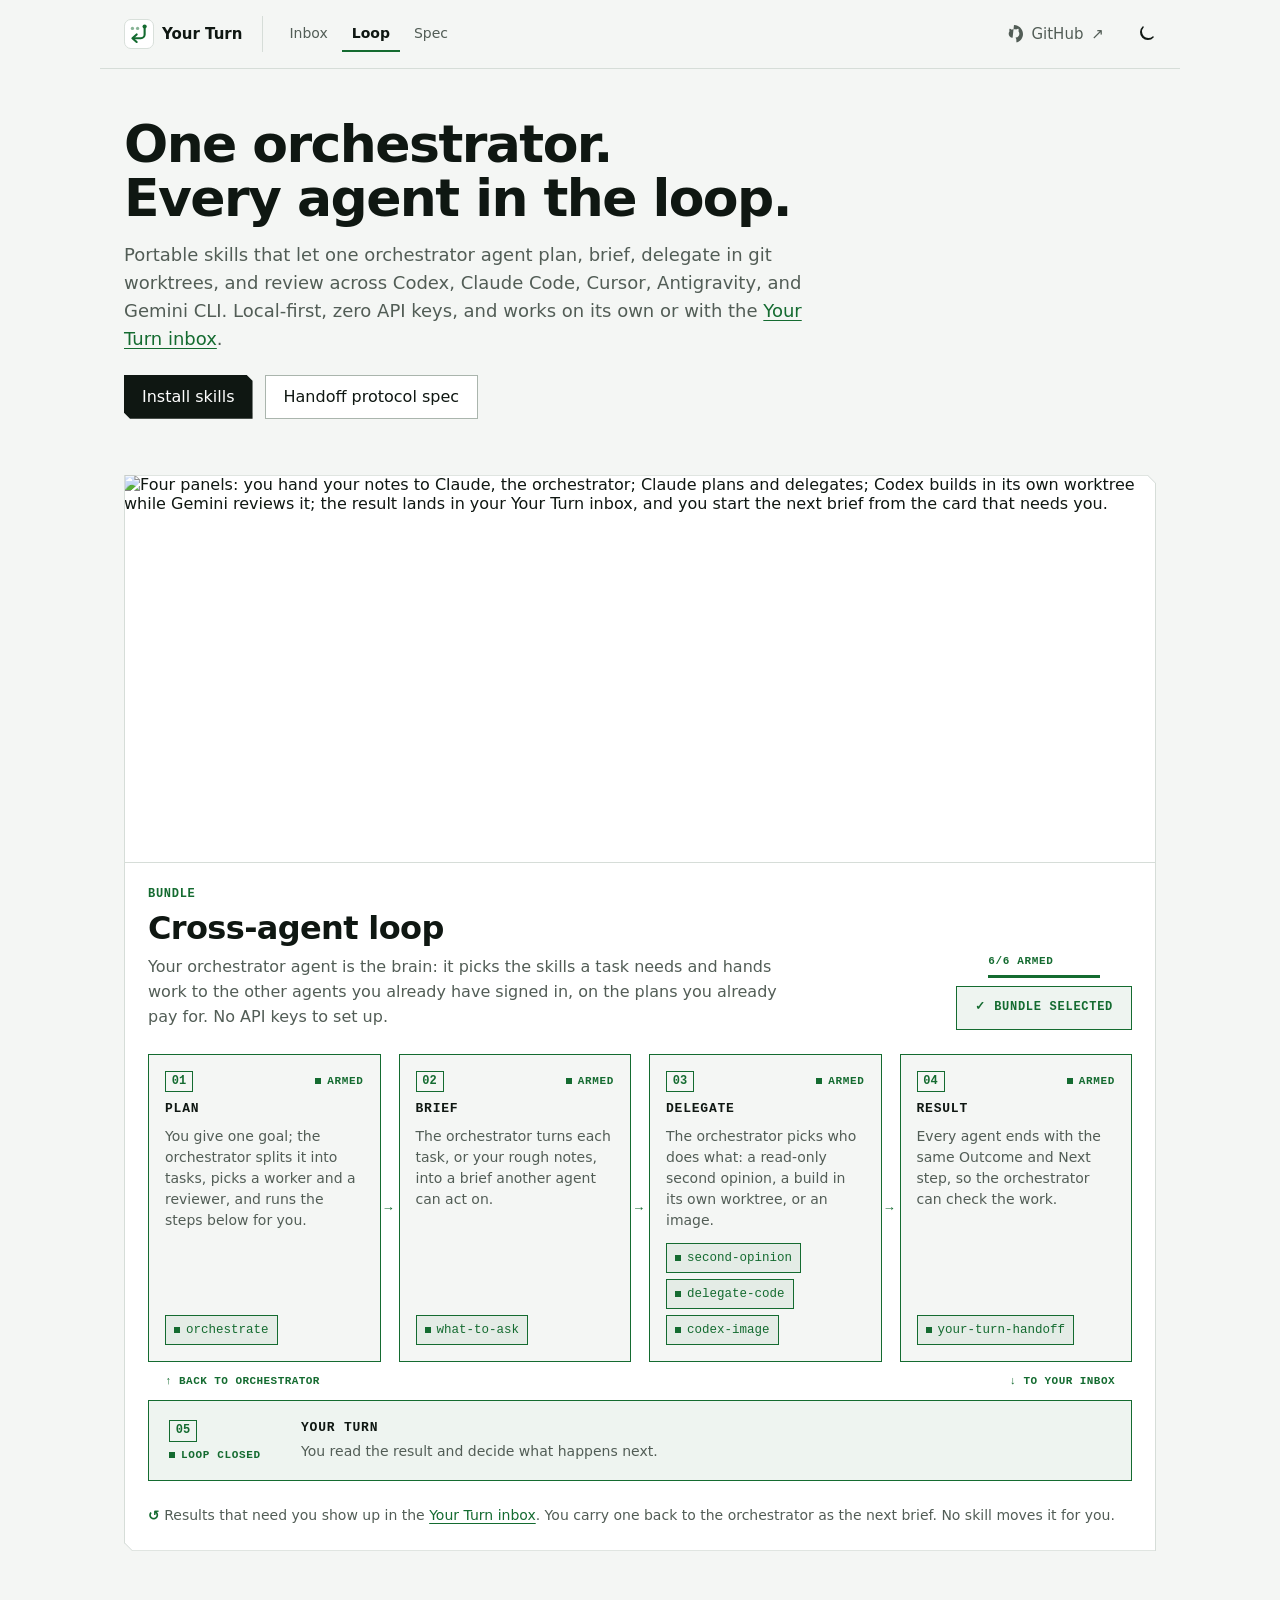
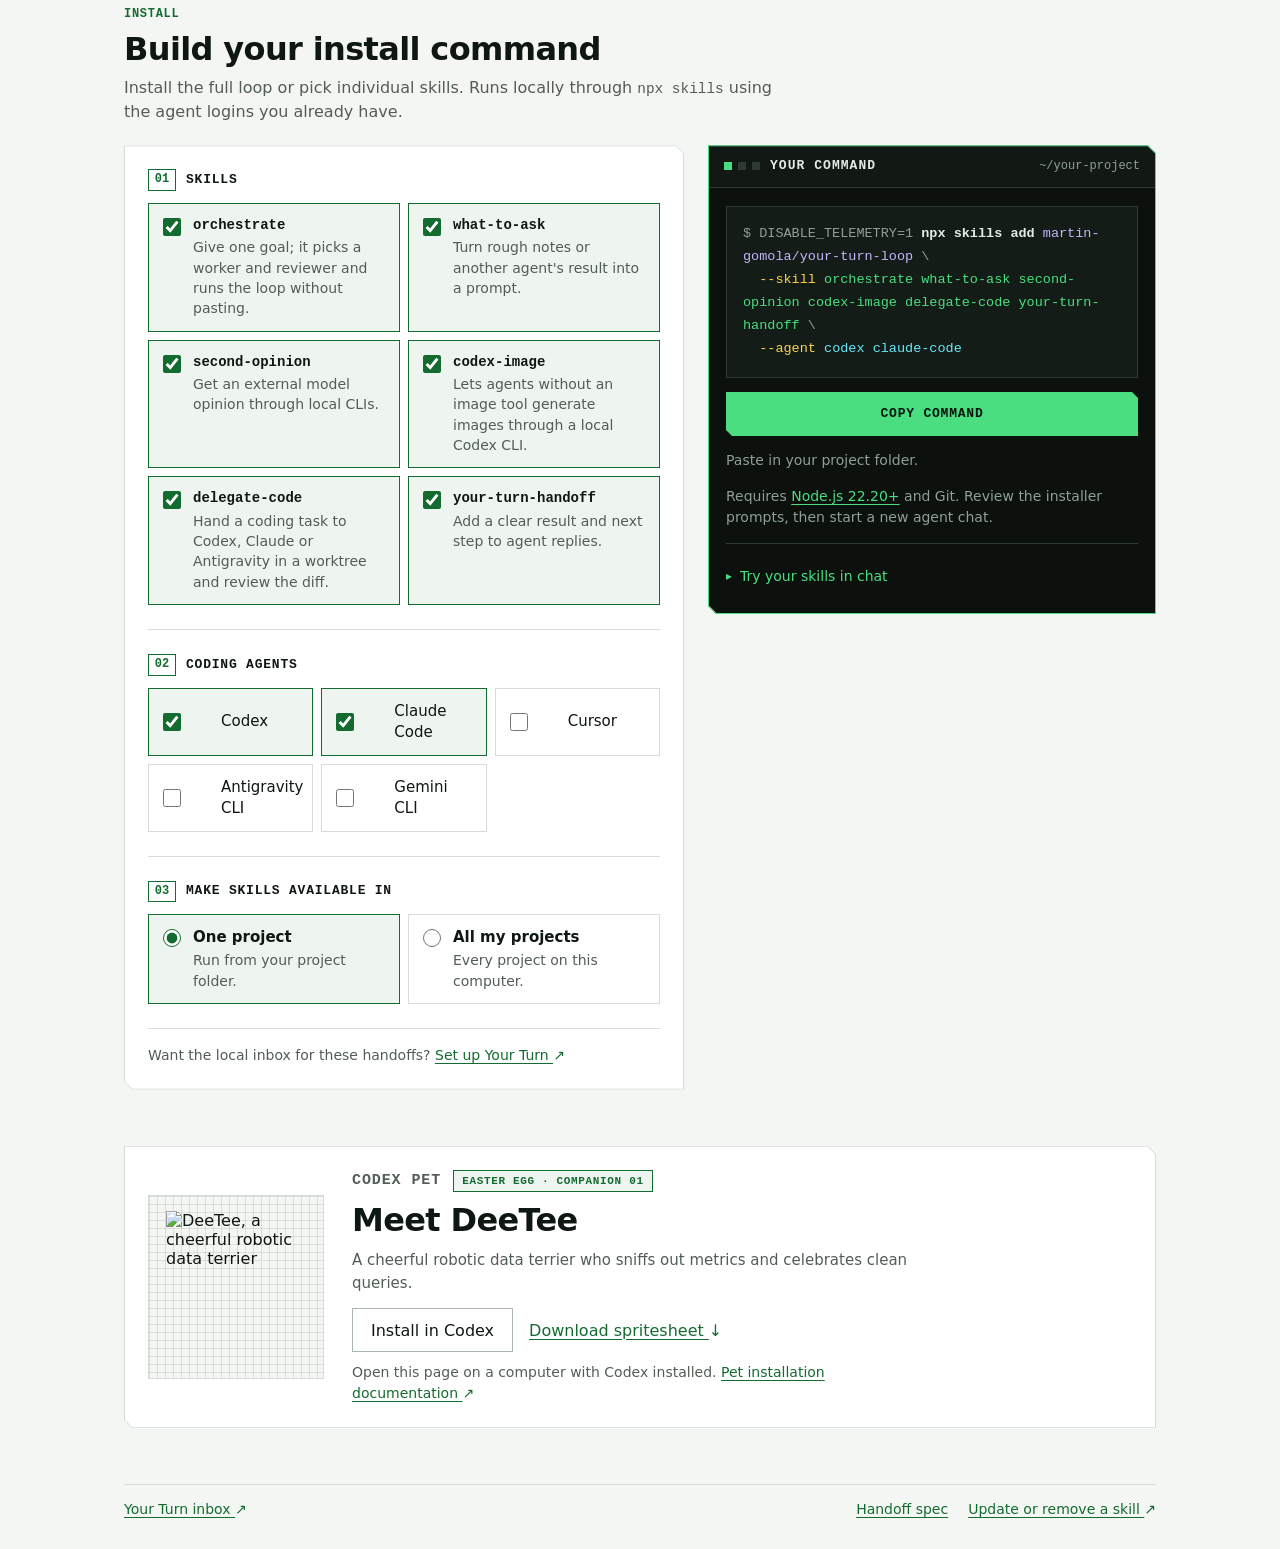
==== commit 0e18285d: "fix(site): render handoff spec examples as formatted chat output" ====
--- a/site/index.html
+++ b/site/index.html
@@ -7,7 +7,7 @@
 <title>Your Turn Loop · Cross-agent skills for your coding agents</title>
 <script>try{document.documentElement.dataset.theme=localStorage.getItem('theme')||(matchMedia('(prefers-color-scheme: dark)').matches?'dark':'light')}catch{document.documentElement.dataset.theme='light'}</script>
 <link rel="icon" href="icon.svg" type="image/svg+xml">
-<link rel="stylesheet" href="style.css?v=2">
+<link rel="stylesheet" href="style.css?v=3">
 <script type="module" src="theme.mjs?v=1"></script>
 <script type="module" src="install.mjs?v=2"></script>
 <body>
--- a/site/style.css
+++ b/site/style.css
@@ -830,7 +830,24 @@
   font: 13px/1.7 var(--mono);
   white-space: pre-wrap;
 }
-.spec-example pre { margin-top: 14px; }
+.chat-reply {
+  margin: 12px 0 0;
+  padding: 16px 18px;
+  overflow-wrap: break-word;
+  border: 1px solid var(--line);
+  background: var(--page);
+  color: var(--ink);
+  font-size: 15px;
+  line-height: 1.55;
+}
+.spec-example .chat-reply { margin-top: 14px; }
+.chat-reply p {
+  max-width: none;
+  margin: 0;
+  font-size: inherit;
+  line-height: inherit;
+}
+.chat-reply p + p { margin-top: 12px; }
 .spec-toc {
   margin-top: 16px;
   padding-top: 14px;
@@ -845,7 +862,7 @@
 .spec-fields h3 { display: flex; flex-wrap: wrap; align-items: baseline; gap: 8px; margin: 0; font-size: 15px; }
 .spec-fields p { margin: 0; color: var(--muted); font-size: 14px; line-height: 1.5; }
 .spec .detail-label { margin: 20px 0 0; }
-.spec .detail-label + pre { margin-top: 8px; }
+.spec .detail-label + .chat-reply { margin-top: 8px; }
 .spec-table { width: 100%; border-collapse: collapse; font-size: 15px; }
 .spec-table th, .spec-table td { padding: 10px 12px 10px 0; border-bottom: 1px solid var(--line); text-align: left; vertical-align: top; }
 .spec-table th { color: var(--muted); font: 700 12px/1.4 var(--mono); letter-spacing: .06em; text-transform: uppercase; }
